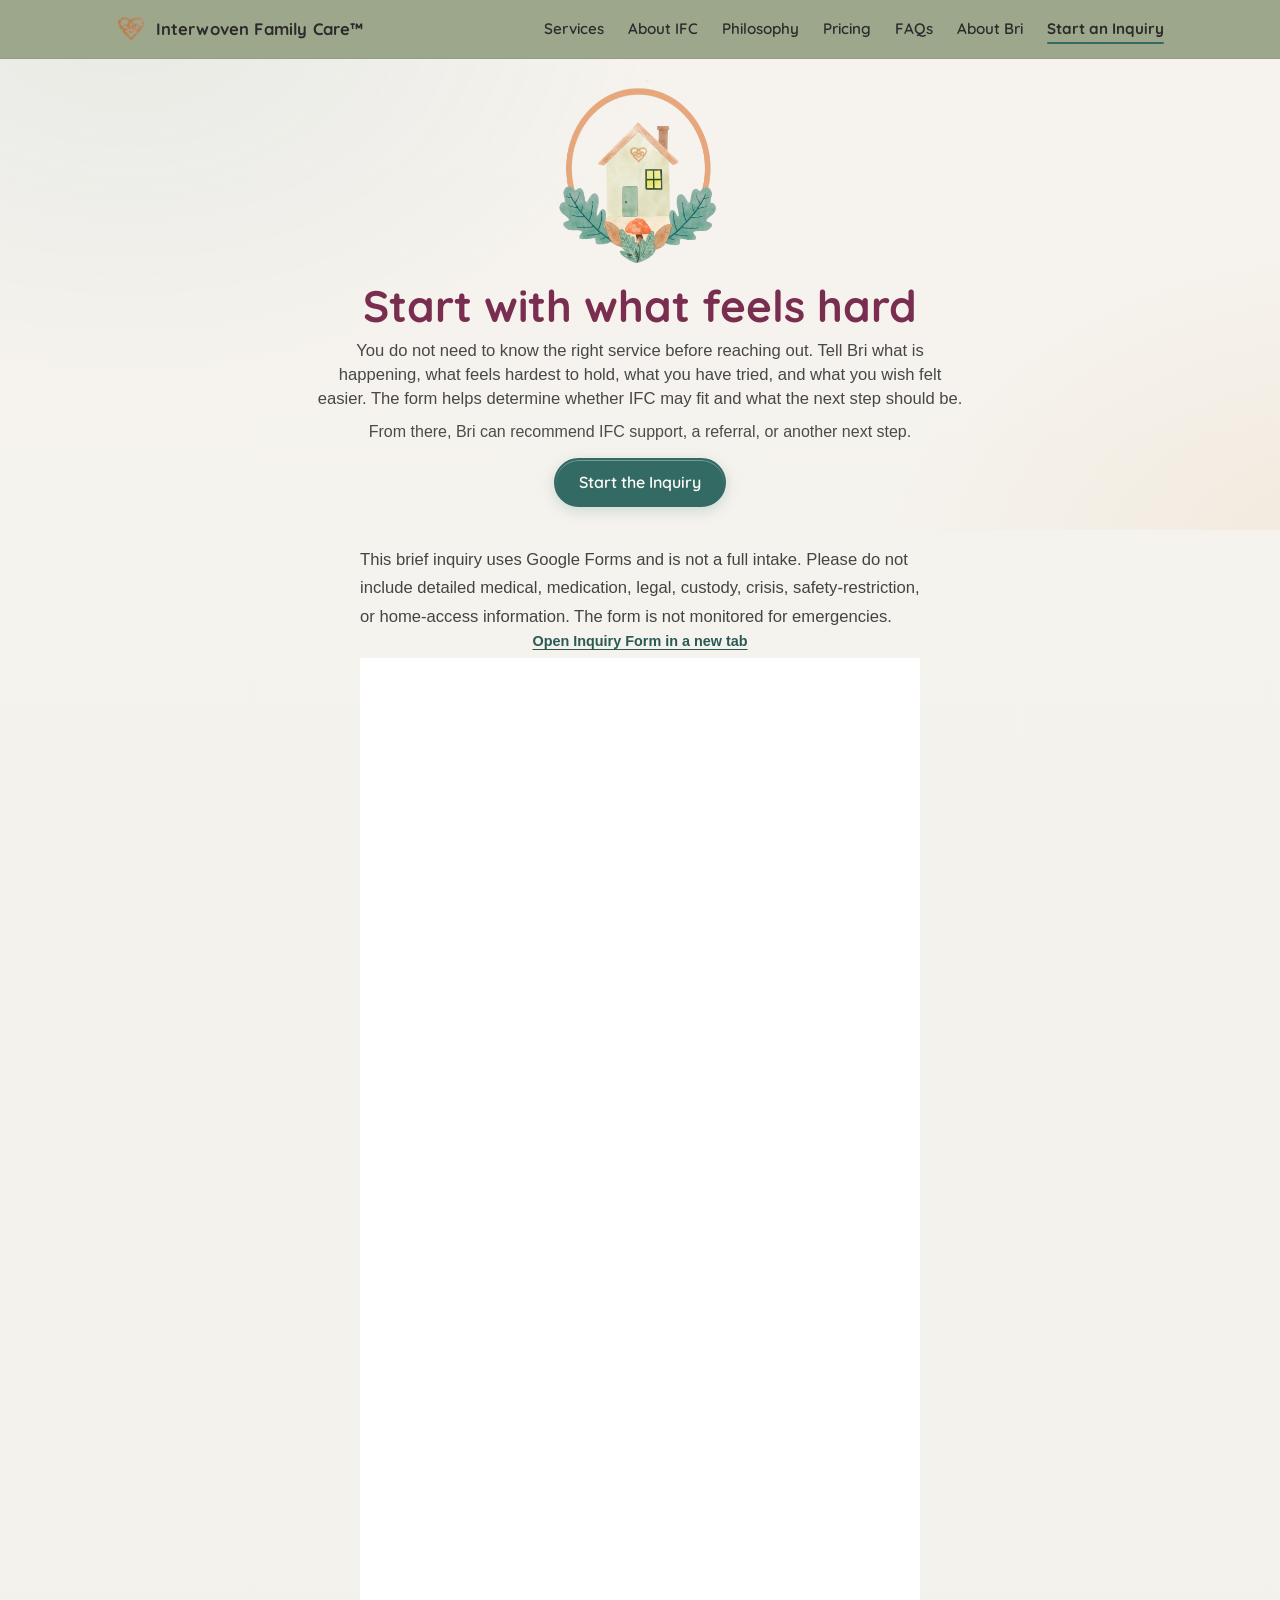
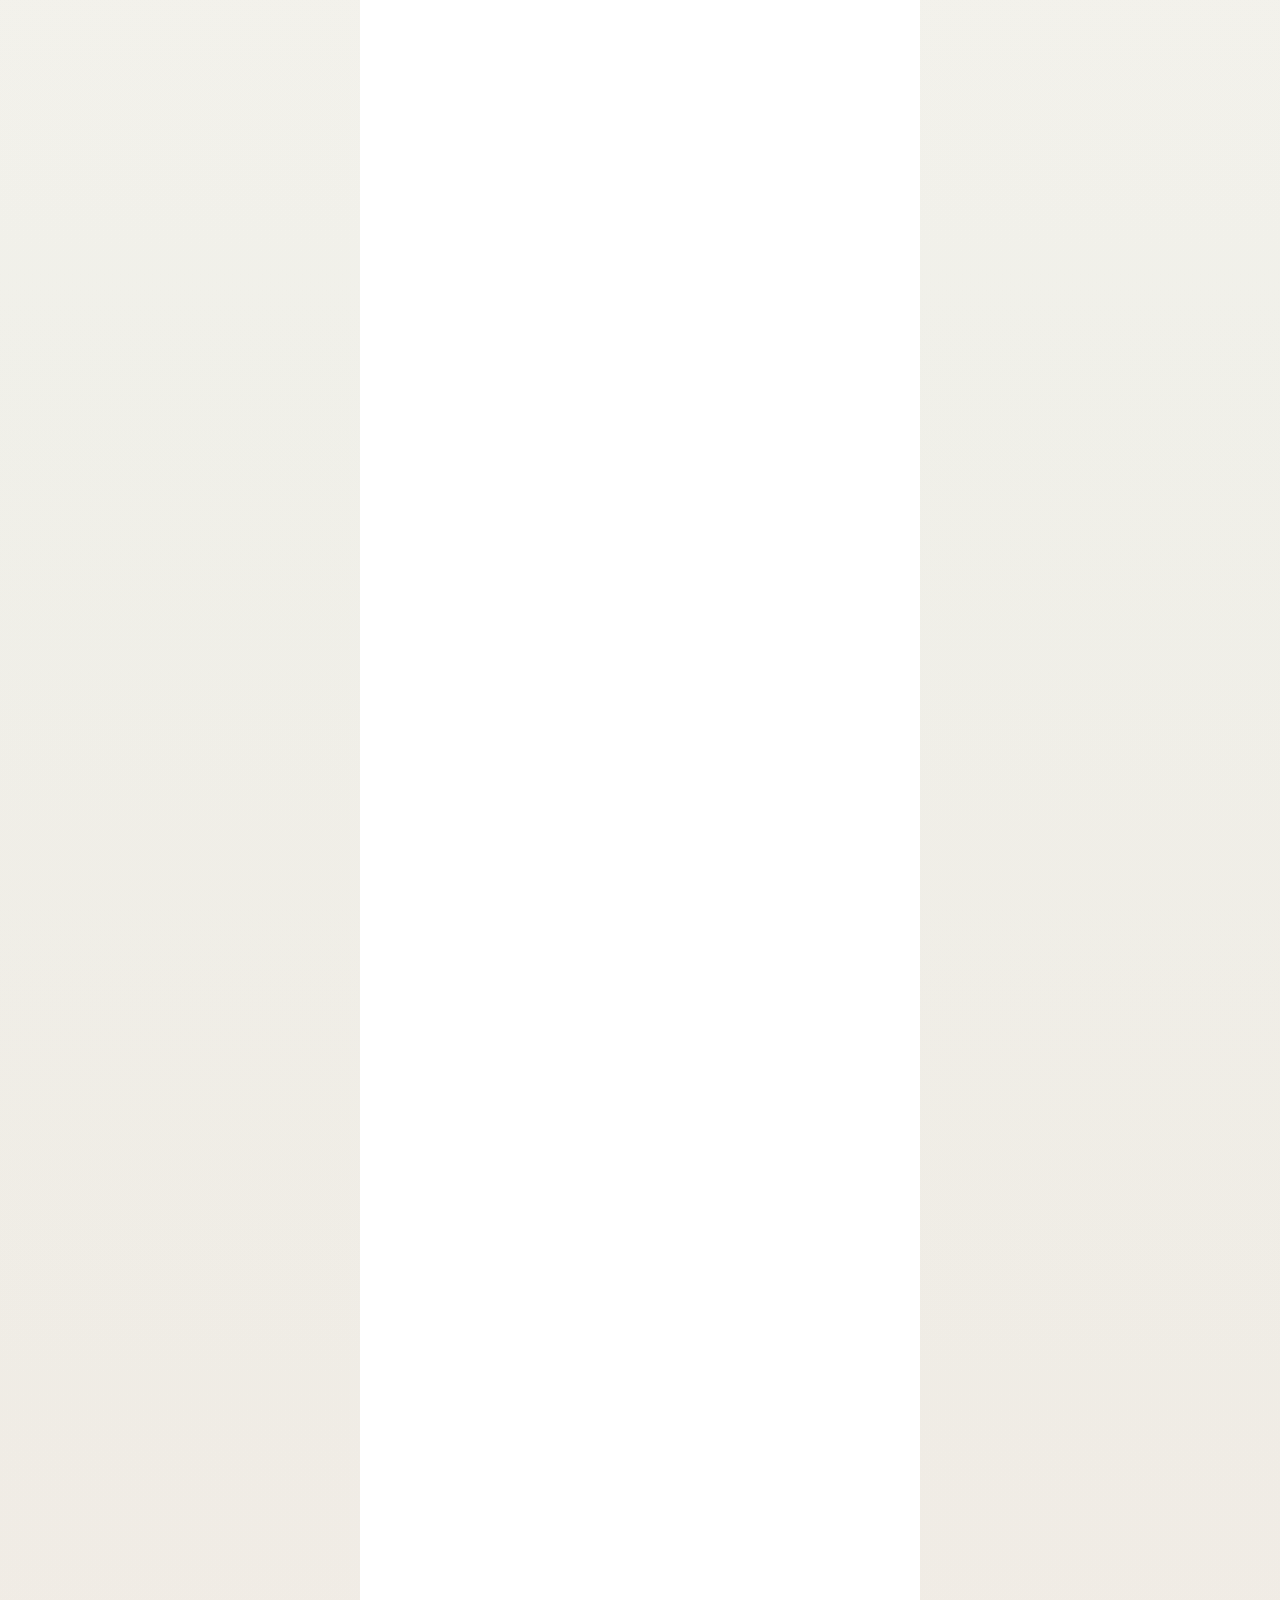
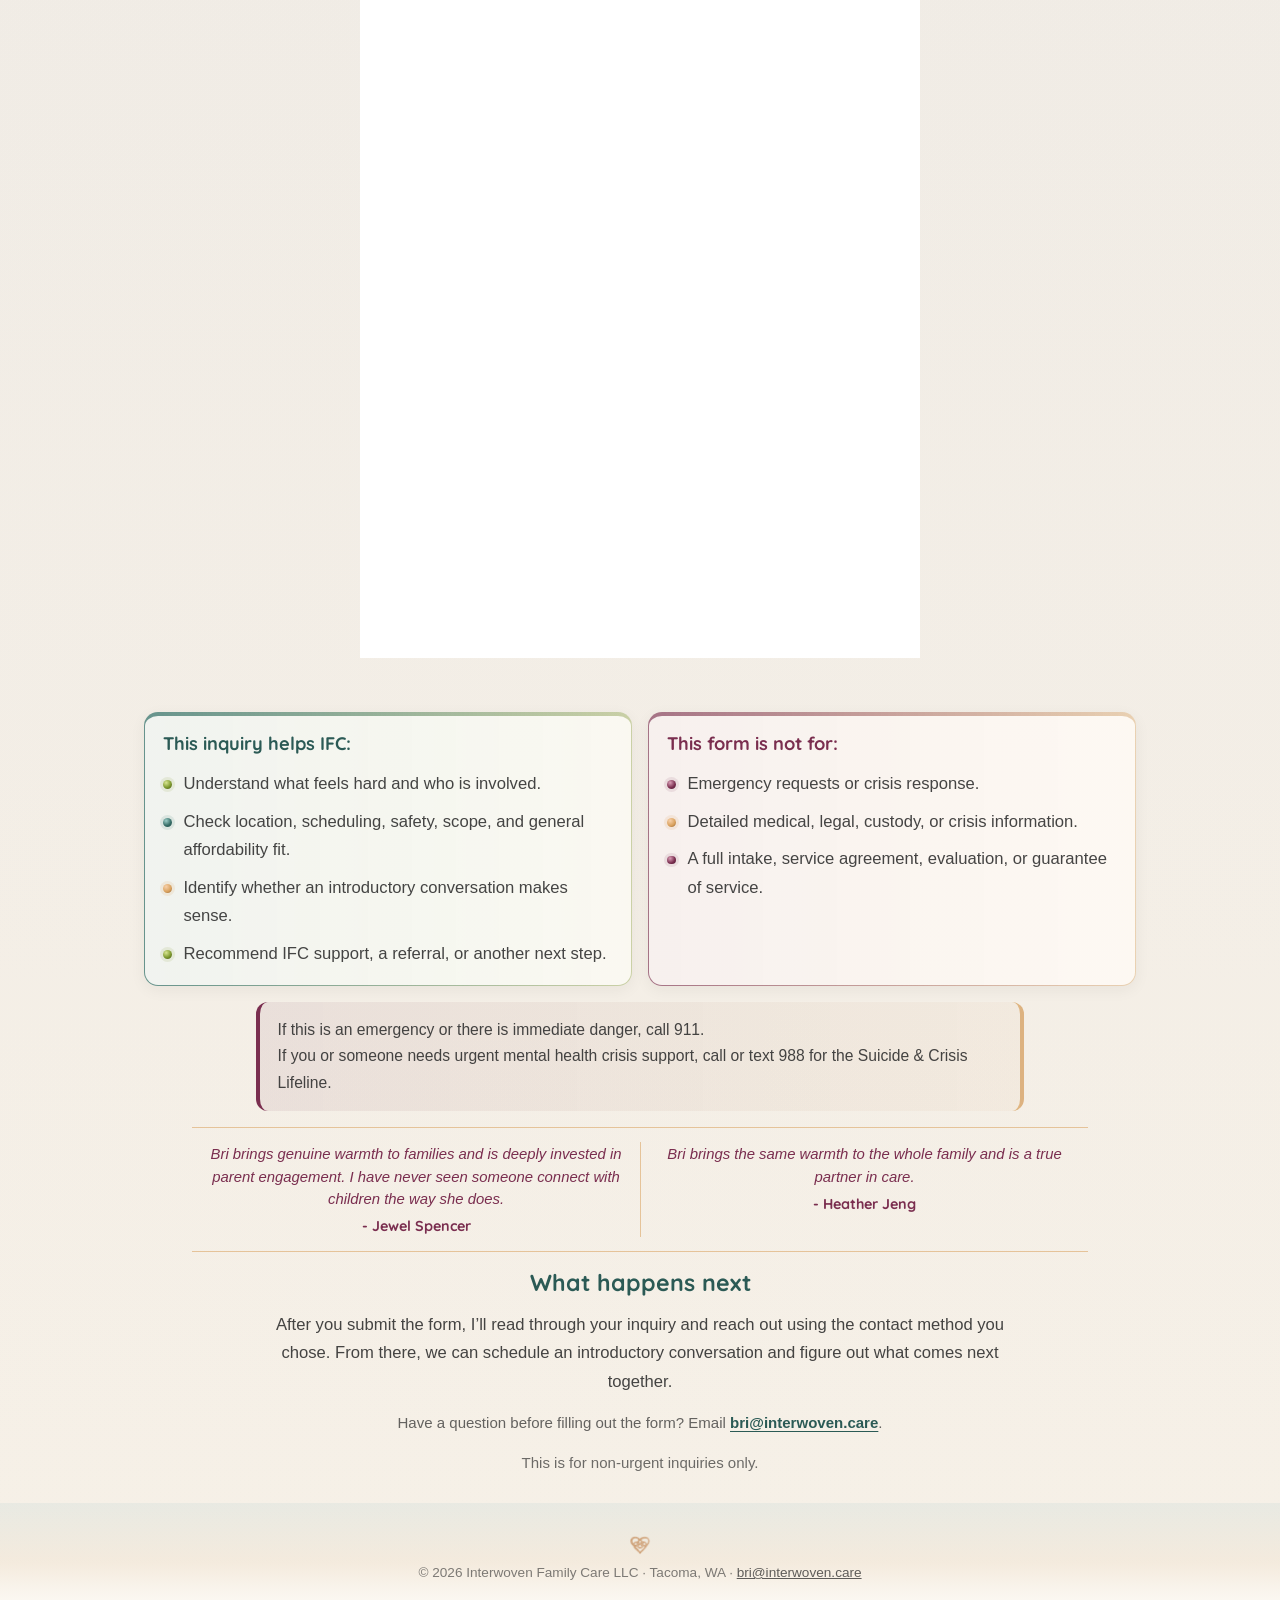
==== client-inquiry/index.html @ 86598cd4 "Publish Fall site refinements" ====
<!doctype html>
<html lang="en">
<head>
  <meta charset="utf-8">
  <meta name="viewport" content="width=device-width, initial-scale=1">
  <title>Client Inquiry | Interwoven Family Care™</title>
  <meta name="description" content="Start a conversation with Interwoven Family Care™ about virtual family coaching or adaptive in-home support in Tacoma and nearby Pierce County.">
  <link rel="canonical" href="https://interwoven.care/client-inquiry/">
  <link rel="icon" type="image/png" href="../assets/heart.png">
  <link rel="apple-touch-icon" href="../assets/apple-touch-icon.png">
  <meta name="theme-color" content="#F6F3EE">

  <meta property="og:type" content="website">
  <meta property="og:url" content="https://interwoven.care/client-inquiry/">
  <meta property="og:title" content="Client Inquiry | Interwoven Family Care™">
  <meta property="og:description" content="A first step for families considering virtual family coaching or adaptive in-home support.">
  <meta property="og:image" content="https://interwoven.care/assets/og.png">
  <meta name="twitter:card" content="summary_large_image">

  <link rel="preconnect" href="https://fonts.googleapis.com">
  <link rel="preconnect" href="https://fonts.gstatic.com" crossorigin>
  <link href="https://fonts.googleapis.com/css2?family=Quicksand:wght@500;600;700&amp;display=swap" rel="stylesheet">

  <style>
    :root {
      --teal: #336A64;
      --deep-teal: #2B5A55;
      --moss: #7A962B;
      --copper: #D9A15D;
      --plum: #7A2E4F;
      --ivory: #F6F3EE;
      --ink: #2B2B2B;
      --sunlit-moss: #9CA78C;
      --nav-h: 3.6rem;
      --space-section: clamp(3rem, 7vh, 5rem);
      --space-section-compact: clamp(2.2rem, 5vh, 3.4rem);
      --space-divider: clamp(0.55rem, 1.5vh, 0.9rem);
      --space-heading-intro: 0.9rem;
      --space-intro-content: clamp(1.45rem, 3vh, 2.15rem);
      --space-section-tail: clamp(1.4rem, 3vh, 2.25rem);
      --font-brand: "Quicksand", "Trebuchet MS", sans-serif;
      --font-body: "Trebuchet MS", "Segoe UI", Verdana, sans-serif;
      --action-primary: var(--teal);
      --action-primary-hover: var(--deep-teal);
      --action-schedule: var(--plum);
      --action-schedule-hover: #642640;
      --action-secondary-bg: rgba(255, 253, 249, 0.8);
      --action-secondary-border: rgba(122, 46, 79, 0.42);
      --action-text-on-dark: #FFFDF9;
    }

    * { box-sizing: border-box; }

    html { scroll-behavior: smooth; }

    body {
      margin: 0;
      color: var(--ink);
      background:
        linear-gradient(
          180deg,
          var(--ivory) 0%,
          #F8F5EF 32%,
          #F4F2EA 62%,
          #F7F3EC 100%
        );
      font-family: var(--font-body);
      -webkit-font-smoothing: antialiased;
      text-rendering: optimizeLegibility;
    }

    h1, h2, h3,
    .brand,
    .nav-links a:not(.nav-cta),
    .nav-cta,
    .btn,
    .hero-subhead,
    .quote-snippet figcaption {
      font-family: var(--font-brand);
    }

    ::selection { background: rgba(63, 122, 115, 0.28); }
    img { display: block; height: auto; }

    main {
      background:
        linear-gradient(
          180deg,
          rgba(246, 243, 238, 0) 0%,
          rgba(63, 122, 115, 0.035) 42%,
          rgba(122, 46, 79, 0.03) 68%,
          rgba(217, 161, 93, 0.035) 100%
        );
    }

    .skip-link {
      position: absolute;
      left: -999px;
      top: 0.5rem;
      z-index: 100;
      padding: 0.6em 1em;
      background: var(--plum);
      color: var(--ivory);
      border-radius: 999px;
      font-family: "Quicksand", sans-serif;
      text-decoration: none;
    }

    .skip-link:focus-visible { left: 0.5rem; }

    .nav {
      position: sticky;
      top: 0;
      z-index: 50;
      background: var(--sunlit-moss);
      -webkit-backdrop-filter: blur(10px);
      backdrop-filter: blur(10px);
      border-bottom: 1px solid rgba(43, 43, 43, 0.08);
    }

    .nav-inner {
      max-width: 68rem;
      margin: 0 auto;
      min-height: var(--nav-h);
      padding: 0.4rem 1.25rem;
      display: flex;
      align-items: center;
      gap: 1rem;
    }

    .brand {
      display: flex;
      align-items: center;
      gap: 0.6rem;
      text-decoration: none;
      color: var(--ink);
      font-family: "Quicksand", "Trebuchet MS", sans-serif;
      font-weight: 700;
      font-size: 1.04rem;
      letter-spacing: 0.01em;
    }

    .brand img {
      width: 30px;
      filter: brightness(0.86) saturate(1.12);
    }

    .nav-links {
      margin-left: auto;
      display: flex;
      align-items: center;
      gap: 1.5rem;
    }

    .nav-links a:not(.nav-cta) {
      position: relative;
      padding: 0.35rem 0;
      text-decoration: none;
      color: var(--ink);
      font-family: "Quicksand", "Trebuchet MS", sans-serif;
      font-weight: 600;
      font-size: 0.95rem;
      white-space: nowrap;
    }

    .nav-links a:not(.nav-cta)::after {
      content: "";
      position: absolute;
      left: 0;
      right: 0;
      bottom: 0;
      height: 2px;
      border-radius: 2px;
      background: var(--copper);
      transform: scaleX(0);
      transform-origin: center;
      transition: transform 180ms ease;
    }

    .nav-links a:not(.nav-cta):hover::after { transform: scaleX(1); }

    .nav-links a.nav-inquiry {
      font-weight: 700;
    }

    .nav-links a.nav-inquiry::after {
      background: var(--teal);
      transform: scaleX(0.36);
    }

    .nav-links a.nav-inquiry:hover::after,
    .nav-links a.nav-inquiry[aria-current]::after {
      transform: scaleX(1);
    }

    .nav-cta {
      padding: 0.72em 1.2em;
      border-radius: 999px;
      background: var(--action-primary);
      color: var(--action-text-on-dark);
      font-family: "Quicksand", "Trebuchet MS", sans-serif;
      font-weight: 600;
      font-size: 0.95rem;
      text-decoration: none;
      white-space: nowrap;
      box-shadow: inset 0 1px 0 rgba(255, 253, 249, 0.34), 0 3px 12px rgba(63, 122, 115, 0.18);
      transition: background-color 160ms ease, transform 160ms ease, box-shadow 160ms ease;
    }

    .nav-cta:hover {
      background: var(--action-primary-hover);
      color: var(--action-text-on-dark);
      transform: translateY(-1px);
      box-shadow: inset 0 1px 0 rgba(255, 253, 249, 0.28), 0 5px 15px rgba(63, 122, 115, 0.22);
    }

    a:focus-visible, button:focus-visible {
      outline: 3px solid var(--plum);
      outline-offset: 3px;
      border-radius: 4px;
    }

    .nav-toggle {
      display: none;
      margin-left: auto;
      width: 44px;
      height: 44px;
      padding: 10px;
      border: 0;
      background: none;
      cursor: pointer;
    }

    .nav-toggle span {
      display: block;
      height: 2px;
      margin: 5px 0;
      border-radius: 2px;
      background: var(--ink);
      transition: transform 200ms ease, opacity 200ms ease;
    }

    .nav.open .nav-toggle span:nth-child(1) { transform: translateY(7px) rotate(45deg); }
    .nav.open .nav-toggle span:nth-child(2) { opacity: 0; }
    .nav.open .nav-toggle span:nth-child(3) { transform: translateY(-7px) rotate(-45deg); }

    @media (max-width: 1020px) {
      .nav-toggle { display: block; }

      .nav-links {
        display: none;
        position: absolute;
        top: 100%;
        left: 0;
        right: 0;
        flex-direction: column;
        align-items: stretch;
        gap: 0;
        padding: 0.5rem 1.25rem 1.1rem;
        background: var(--sunlit-moss);
        border-bottom: 1px solid rgba(43, 43, 43, 0.1);
        box-shadow: 0 14px 28px rgba(43, 43, 43, 0.1);
      }

      .nav.open .nav-links { display: flex; }

      .nav-links a:not(.nav-cta) {
        padding: 0.7rem 0.2rem;
        font-size: 1.05rem;
      }

      .nav-links a:not(.nav-cta)::after { display: none; }

      .nav-links a.nav-inquiry {
        padding-left: 0.75rem;
        box-shadow: inset 3px 0 0 rgba(51, 106, 100, 0.62);
      }

      .nav-cta {
        margin-top: 0.7rem;
        text-align: center;
        padding: 0.7em 1.2em;
        font-size: 1.05rem;
      }
    }

    .hero {
      min-height: 0;
      display: flex;
      flex-direction: column;
      align-items: center;
      justify-content: flex-start;
      text-align: center;
      padding: clamp(1rem, 2.4vh, 1.5rem) 1.5rem clamp(1.1rem, 2.6vh, 1.6rem);
      background-image:
        radial-gradient(55rem 38rem at 10% -10%, rgba(63, 122, 115, 0.08), transparent 60%),
        radial-gradient(48rem 34rem at 105% 108%, rgba(217, 161, 93, 0.12), transparent 60%);
    }

    .crest { width: min(63vw, 19vh, 170px); }

    h1, h2, h3 {
      font-family: "Quicksand", "Trebuchet MS", sans-serif;
      font-weight: 700;
      line-height: 1.25;
      text-wrap: balance;
    }

    h1 {
      margin: clamp(0.35rem, 1vh, 0.65rem) 0 0;
      max-width: 42rem;
      font-size: clamp(1.9rem, 4.5vw, 2.75rem);
      color: var(--plum);
    }

    .hero-intro {
      margin: 0.4rem auto 0;
      max-width: 44rem;
      font-size: clamp(0.94rem, 1.8vw, 1.04rem);
      line-height: 1.45;
      color: rgba(43, 43, 43, 0.86);
      text-wrap: balance;
    }

    .intro-conversation {
      margin: 0.55rem auto 0;
      max-width: 44rem;
      color: rgba(43, 43, 43, 0.84);
      font-size: clamp(0.94rem, 1.7vw, 1rem);
      line-height: 1.45;
      text-wrap: balance;
    }

    .intro-conversation strong {
      color: var(--deep-teal);
      font-family: "Quicksand", "Trebuchet MS", sans-serif;
      font-weight: 700;
    }

    .hero-inquiry-action {
      margin-top: var(--space-heading-intro);
    }

    .hero-note {
      margin: var(--space-divider) auto 0;
      max-width: 44rem;
      font-size: 0.88rem;
      line-height: 1.4;
      color: rgba(43, 43, 43, 0.66);
      text-wrap: balance;
    }

    .section {
      padding: clamp(1.8rem, 4.5vh, 3rem) 1.5rem;
    }

    #client-inquiry-form {
      scroll-margin-top: calc(var(--nav-h) + 0.75rem);
    }

    .wrap { max-width: 44rem; margin: 0 auto; }
    .wrap-wide { max-width: 62rem; margin: 0 auto; }

    .section p,
    .section li {
      font-size: 1.04rem;
      line-height: 1.7;
      color: rgba(43, 43, 43, 0.88);
    }

    .cards {
      margin-top: 0.65rem;
      display: grid;
      grid-template-columns: repeat(2, minmax(0, 1fr));
      gap: 1rem;
    }

    .card {
      background:
        linear-gradient(rgba(255, 253, 249, 0.9), rgba(255, 253, 249, 0.9)) padding-box,
        linear-gradient(90deg, rgba(63, 122, 115, 0.78), rgba(122, 150, 43, 0.34)) border-box;
      border: 1px solid transparent;
      border-top-width: 4px;
      border-radius: 14px;
      padding: 1.1rem 1.15rem;
      box-shadow: 0 4px 16px rgba(43, 43, 43, 0.055);
    }

    .card:nth-child(2) {
      background:
        linear-gradient(rgba(255, 253, 249, 0.9), rgba(255, 253, 249, 0.9)) padding-box,
        linear-gradient(90deg, rgba(122, 46, 79, 0.64), rgba(217, 161, 93, 0.38)) border-box;
    }

    .card h2 {
      margin: 0 0 0.45rem;
      font-size: 1.14rem;
      text-align: left;
    }

    .card:nth-child(1) h2 { color: var(--deep-teal); }
    .card:nth-child(2) h2 { color: var(--plum); }

    .card p,
    .card ul {
      margin: 0;
    }

    .card ul {
      padding: 0;
      list-style: none;
      display: grid;
      gap: 0.58rem;
    }

    .card li {
      position: relative;
      padding-left: 1.25rem;
    }

    .card li::before {
      content: "";
      position: absolute;
      left: 0;
      top: 0.63rem;
      width: 0.56rem;
      height: 0.56rem;
      border-radius: 999px;
      background: radial-gradient(circle at 35% 30%, rgba(214, 229, 138, 0.95), var(--moss) 58%, #3F5013 100%);
      box-shadow: 0 0 0 3px rgba(122, 150, 43, 0.12);
    }

    .card li + li { margin-top: 0; }

    .card:nth-child(1) li:nth-child(2)::before { background: radial-gradient(circle at 35% 30%, rgba(151, 203, 197, 0.95), var(--teal) 58%, #254D49 100%); box-shadow: 0 0 0 3px rgba(63, 122, 115, 0.13); }
    .card:nth-child(1) li:nth-child(3)::before { background: radial-gradient(circle at 35% 30%, rgba(247, 206, 166, 0.95), var(--copper) 58%, #8D5A27 100%); box-shadow: 0 0 0 3px rgba(217, 161, 93, 0.15); }
    .card:nth-child(2) li::before { background: radial-gradient(circle at 35% 30%, rgba(216, 154, 179, 0.95), var(--plum) 58%, #4B1830 100%); box-shadow: 0 0 0 3px rgba(122, 46, 79, 0.1); }
    .card:nth-child(2) li:nth-child(2)::before { background: radial-gradient(circle at 35% 30%, rgba(247, 206, 166, 0.95), var(--copper) 58%, #8D5A27 100%); box-shadow: 0 0 0 3px rgba(217, 161, 93, 0.15); }

    .crisis-note {
      margin: 1rem auto 0;
      max-width: 48rem;
      padding: 0.9rem 1.1rem;
      border-left: 4px solid var(--plum);
      border-right: 4px solid rgba(217, 161, 93, 0.72);
      border-radius: 12px;
      background: linear-gradient(90deg, rgba(122, 46, 79, 0.08), rgba(217, 161, 93, 0.055));
    }

    .crisis-note p {
      margin: 0;
      font-size: 0.98rem;
    }

    .quote-snippets {
      margin: 1rem auto 0;
      max-width: 56rem;
      display: grid;
      grid-template-columns: repeat(2, minmax(0, 1fr));
      gap: 0;
      padding: 0.85rem 0;
      border-top: 1px solid rgba(217, 161, 93, 0.56);
      border-bottom: 1px solid rgba(217, 161, 93, 0.56);
    }

    .quote-snippet {
      margin: 0;
      padding: 0.1rem 1rem;
      border-left: 0;
      background: transparent;
      text-align: center;
    }

    .quote-snippet + .quote-snippet { border-left: 1px solid rgba(217, 161, 93, 0.56); }

    .quote-snippet blockquote {
      margin: 0;
      font-style: italic;
    }

    .quote-snippet p {
      margin: 0;
      font-size: 0.93rem;
      line-height: 1.5;
      color: var(--plum);
    }

    .quote-snippet p + p { margin-top: 0.35rem; }

    .quote-snippet figcaption {
      margin-top: 0.45rem;
      font-family: "Quicksand", "Trebuchet MS", sans-serif;
      font-weight: 700;
      font-size: 0.9rem;
      color: var(--plum);
    }

    .start-panel {
      margin-top: 1rem;
      text-align: center;
    }

    .start-panel h2 {
      margin: 0;
      color: var(--deep-teal);
      font-size: clamp(1.2rem, 2.2vw, 1.45rem);
    }

    .start-panel > p {
      max-width: 46rem;
      margin: var(--space-heading-intro) auto 0;
    }

    .start-panel .secondary-email {
      margin-top: var(--space-heading-intro);
      font-size: 0.94rem;
      color: rgba(43, 43, 43, 0.72);
    }

    .secondary-email a {
      color: var(--deep-teal);
      font-weight: 700;
      text-underline-offset: 0.18em;
    }

    .form-responder-link {
      margin: 0 auto 0.45rem;
      font-size: 0.9rem !important;
      line-height: 1.4 !important;
      text-align: center;
    }

    .form-responder-link a {
      color: var(--deep-teal);
      font-weight: 700;
      text-underline-offset: 0.18em;
    }

    .inquiry-form-wrap {
      width: min(100%, 560px);
      margin-inline: auto;
    }

    .form-embed {
      width: 100%;
      margin: 0;
      min-height: 18rem;
      background: #F6F3EE;
    }

    .form-embed iframe {
      display: block;
      width: 100%;
      height: 3200px;
      border: 0;
      background: #fff;
    }

    .btn {
      display: inline-block;
      min-height: 3.05rem;
      padding: 0.78em 1.45em;
      border-radius: 999px;
      border: 2px solid transparent;
      font-family: "Quicksand", "Trebuchet MS", sans-serif;
      font-weight: 600;
      font-size: 1rem;
      line-height: 1.25;
      text-decoration: none;
      text-align: center;
      transition: background-color 160ms ease, color 160ms ease, transform 160ms ease, box-shadow 160ms ease, border-color 160ms ease;
    }

    .btn-primary {
      background: var(--action-primary);
      color: var(--action-text-on-dark);
      border-color: var(--action-primary);
      box-shadow: inset 0 1px 0 rgba(255, 253, 249, 0.34), 0 4px 14px rgba(63, 122, 115, 0.22);
    }

    .btn-primary:hover {
      background: var(--action-primary-hover);
      color: var(--action-text-on-dark);
      transform: translateY(-1.5px);
      box-shadow: inset 0 1px 0 rgba(255, 253, 249, 0.28), 0 7px 18px rgba(63, 122, 115, 0.26);
    }

    .btn-secondary {
      border-color: var(--action-secondary-border);
      background: var(--action-secondary-bg);
      color: var(--ink);
      box-shadow: inset 0 1px 0 rgba(255, 253, 249, 0.72), 0 3px 10px rgba(43, 43, 43, 0.045);
    }

    .btn-secondary:hover {
      border-color: var(--plum);
      background: rgba(122, 46, 79, 0.08);
      transform: translateY(-1.5px);
    }

    .btn-schedule {
      border-color: var(--action-schedule);
      background: var(--action-schedule);
      color: var(--action-text-on-dark);
      box-shadow: inset 0 1px 0 rgba(255, 253, 249, 0.3), 0 4px 14px rgba(122, 46, 79, 0.18);
    }

    .btn-schedule:hover {
      background: var(--action-schedule-hover);
      border-color: var(--action-schedule-hover);
      color: var(--action-text-on-dark);
      transform: translateY(-1.5px);
      box-shadow: inset 0 1px 0 rgba(255, 253, 249, 0.26), 0 7px 18px rgba(122, 46, 79, 0.24);
    }

    .note {
      margin-top: 1rem;
      font-size: 0.94rem;
      color: rgba(43, 43, 43, 0.68);
    }

    .section p.note {
      font-size: 0.94rem;
      color: rgba(43, 43, 43, 0.68);
    }

    footer {
      padding: 2rem 1rem 1.6rem;
      border-top: 0;
      background:
        linear-gradient(180deg, rgba(63, 122, 115, 0.08), rgba(217, 161, 93, 0.1) 58%, rgba(255, 253, 249, 0.68));
      display: flex;
      flex-direction: column;
      align-items: center;
      gap: 0.65rem;
      font-size: 0.85rem;
      color: rgba(43, 43, 43, 0.6);
      text-align: center;
    }

    footer img { width: 22px; opacity: 0.85; }
    footer a { color: rgba(43, 43, 43, 0.75); }

    @media (max-width: 719px) {
      .cards,
      .quote-snippets { grid-template-columns: 1fr; }
      .hero { min-height: auto; }

      .quote-snippet + .quote-snippet {
        margin-top: 0.85rem;
        padding-top: 0.85rem;
        border-left: 0;
        border-top: 1px solid rgba(217, 161, 93, 0.56);
      }

    }

    @media (max-width: 600px) {
      .form-embed iframe { height: 3400px; }
    }

    @media (max-width: 520px) {
      .form-embed iframe { height: 3500px; }
    }

    @media (max-width: 460px) {
      .form-embed iframe { height: 3550px; }
    }

    @media (max-width: 420px) {
      .form-embed iframe { height: 3600px; }
    }

    @media (prefers-reduced-motion: reduce) {
      html { scroll-behavior: auto; }
      .btn, .btn:hover, .nav-cta { transition: none; transform: none; }
    }
    /* Shared public-page spacing rhythm */
    .section {
      padding-block: var(--space-section);
    }

    .section h2 {
      margin-bottom: var(--space-heading-intro);
    }

    .section.inquiry-details {
      padding-top: clamp(1.4rem, 3vh, 2rem);
      padding-bottom: clamp(1.4rem, 3vh, 2rem);
    }

    .section.inquiry-form {
      padding-top: 1rem;
      padding-bottom: 1rem;
    }

    .inquiry-form .hero-note { margin-top: 0; }

    @media (max-width: 720px) {
      :root {
        --space-section: clamp(2.5rem, 10vw, 3.25rem);
        --space-section-compact: clamp(1.9rem, 7.5vw, 2.5rem);
        --space-divider: 0.55rem;
        --space-heading-intro: 0.75rem;
        --space-intro-content: clamp(1.2rem, 5vw, 1.55rem);
        --space-section-tail: clamp(1.25rem, 5vw, 1.65rem);
      }

    }
  </style>
</head>
<body>
  <a class="skip-link" href="#main">Skip to content</a>

  <nav class="nav" id="nav" aria-label="Main">
    <div class="nav-inner">
      <a class="brand" href="/">
        <img src="../assets/heart.png" alt="" width="192" height="173">
        Interwoven Family Care™
      </a>
      <button class="nav-toggle" aria-expanded="false" aria-controls="nav-links" aria-label="Menu">
        <span></span><span></span><span></span>
      </button>
      <div class="nav-links" id="nav-links">
        <a href="/#offerings">Services</a>
        <a href="/#about">About IFC</a>
        <a href="/#philosophy">Philosophy</a>
        <a href="/pricing-examples/">Pricing</a>
        <a href="/#faqs">FAQs</a>
        <a href="/#about-bri">About Bri</a>
        <a class="nav-inquiry" href="/client-inquiry/" aria-current="page">Start an Inquiry</a>
      </div>
    </div>
  </nav>

  <main id="main">
    <section class="hero">
      <img class="crest" src="../assets/house.png" alt="" width="640" height="709">
      <h1>Start with what feels hard</h1>
      <p class="hero-intro">You do not need to know the right service before reaching out. Tell Bri what is happening, what feels hardest to hold, what you have tried, and what you wish felt easier. The form helps determine whether IFC may fit and what the next step should be.</p>
      <p class="intro-conversation">From there, Bri can recommend IFC support, a referral, or another next step.</p>
      <div class="hero-inquiry-action">
        <a class="btn btn-primary" href="#client-inquiry-form">Start the Inquiry</a>
      </div>
    </section>

    <section class="section inquiry-form" id="client-inquiry-form" aria-label="Client Inquiry Form">
      <div class="wrap inquiry-form-wrap">
        <p class="hero-note">This brief inquiry uses Google Forms and is not a full intake. Please do not include detailed medical, medication, legal, custody, crisis, safety-restriction, or home-access information. The form is not monitored for emergencies.</p>
        <p class="form-responder-link"><a href="https://forms.gle/kNV39pLtgySJDZJ66" target="_blank" rel="noopener">Open Inquiry Form in a new tab</a></p>
        <div class="form-embed" aria-label="Client Inquiry and Family Fit Google Form">
          <iframe title="Interwoven Family Care inquiry form" src="https://docs.google.com/forms/d/e/1FAIpQLSfcU3zcw3dUBsKj7rrah9bmvRd1ndJIje8t0K_OyOboTHsFJA/viewform?embedded=true" width="560" height="4700" frameborder="0" marginheight="0" marginwidth="0">Loading…</iframe>
        </div>
      </div>
    </section>

    <section class="section inquiry-details" aria-label="Inquiry details">
      <div class="wrap-wide">
        <div class="cards">
          <div class="card">
            <h2>This inquiry helps IFC:</h2>
            <ul>
              <li>Understand what feels hard and who is involved.</li>
              <li>Check location, scheduling, safety, scope, and general affordability fit.</li>
              <li>Identify whether an introductory conversation makes sense.</li>
              <li>Recommend IFC support, a referral, or another next step.</li>
            </ul>
          </div>
          <div class="card">
            <h2>This form is not for:</h2>
            <ul>
              <li>Emergency requests or crisis response.</li>
              <li>Detailed medical, legal, custody, or crisis information.</li>
              <li>A full intake, service agreement, evaluation, or guarantee of service.</li>
            </ul>
          </div>
        </div>

        <div class="crisis-note" role="note" aria-label="Emergency and crisis note">
          <p>If this is an emergency or there is immediate danger, call 911.<br>If you or someone needs urgent mental health crisis support, call or text 988 for the Suicide &amp; Crisis Lifeline.</p>
        </div>

        <div class="quote-snippets" aria-label="Kind words from families">
          <figure class="quote-snippet">
            <blockquote>
              <p>Bri brings genuine warmth to families and is deeply invested in parent engagement. I have never seen someone connect with children the way she does.</p>
            </blockquote>
            <figcaption>- Jewel Spencer</figcaption>
          </figure>
          <figure class="quote-snippet">
            <blockquote>
              <p>Bri brings the same warmth to the whole family and is a true partner in care.</p>
            </blockquote>
            <figcaption>- Heather Jeng</figcaption>
          </figure>
        </div>

        <div class="start-panel">
          <h2>What happens next</h2>
          <p>After you submit the form, I&rsquo;ll read through your inquiry and reach out using the contact method you chose. From there, we can schedule an introductory conversation and figure out what comes next together.</p>
          <p class="secondary-email">Have a question before filling out the form? Email <a href="mailto:bri@interwoven.care?subject=Client%20Inquiry%20question">bri@interwoven.care</a>.</p>
          <p class="note">This is for non-urgent inquiries only.</p>
        </div>
      </div>
    </section>
  </main>

  <footer>
    <img src="../assets/heart.png" alt="">
    <div>&copy; 2026 Interwoven Family Care LLC &middot; Tacoma, WA &middot; <a href="mailto:bri@interwoven.care">bri@interwoven.care</a></div>
  </footer>

  <script>
    const nav = document.getElementById('nav');
    const toggle = nav.querySelector('.nav-toggle');
    const links = nav.querySelectorAll('.nav-links a');

    const closeNavigation = (returnFocus = false) => {
      nav.classList.remove('open');
      toggle.setAttribute('aria-expanded', 'false');
      if (returnFocus) toggle.focus();
    };

    toggle.addEventListener('click', () => {
      const open = nav.classList.toggle('open');
      toggle.setAttribute('aria-expanded', open ? 'true' : 'false');
    });

    links.forEach((link) => {
      link.addEventListener('click', () => closeNavigation());
    });

    document.addEventListener('keydown', event => {
      if (event.key === 'Escape' && nav.classList.contains('open')) {
        closeNavigation(true);
      }
    });
  </script>
</body>
</html>
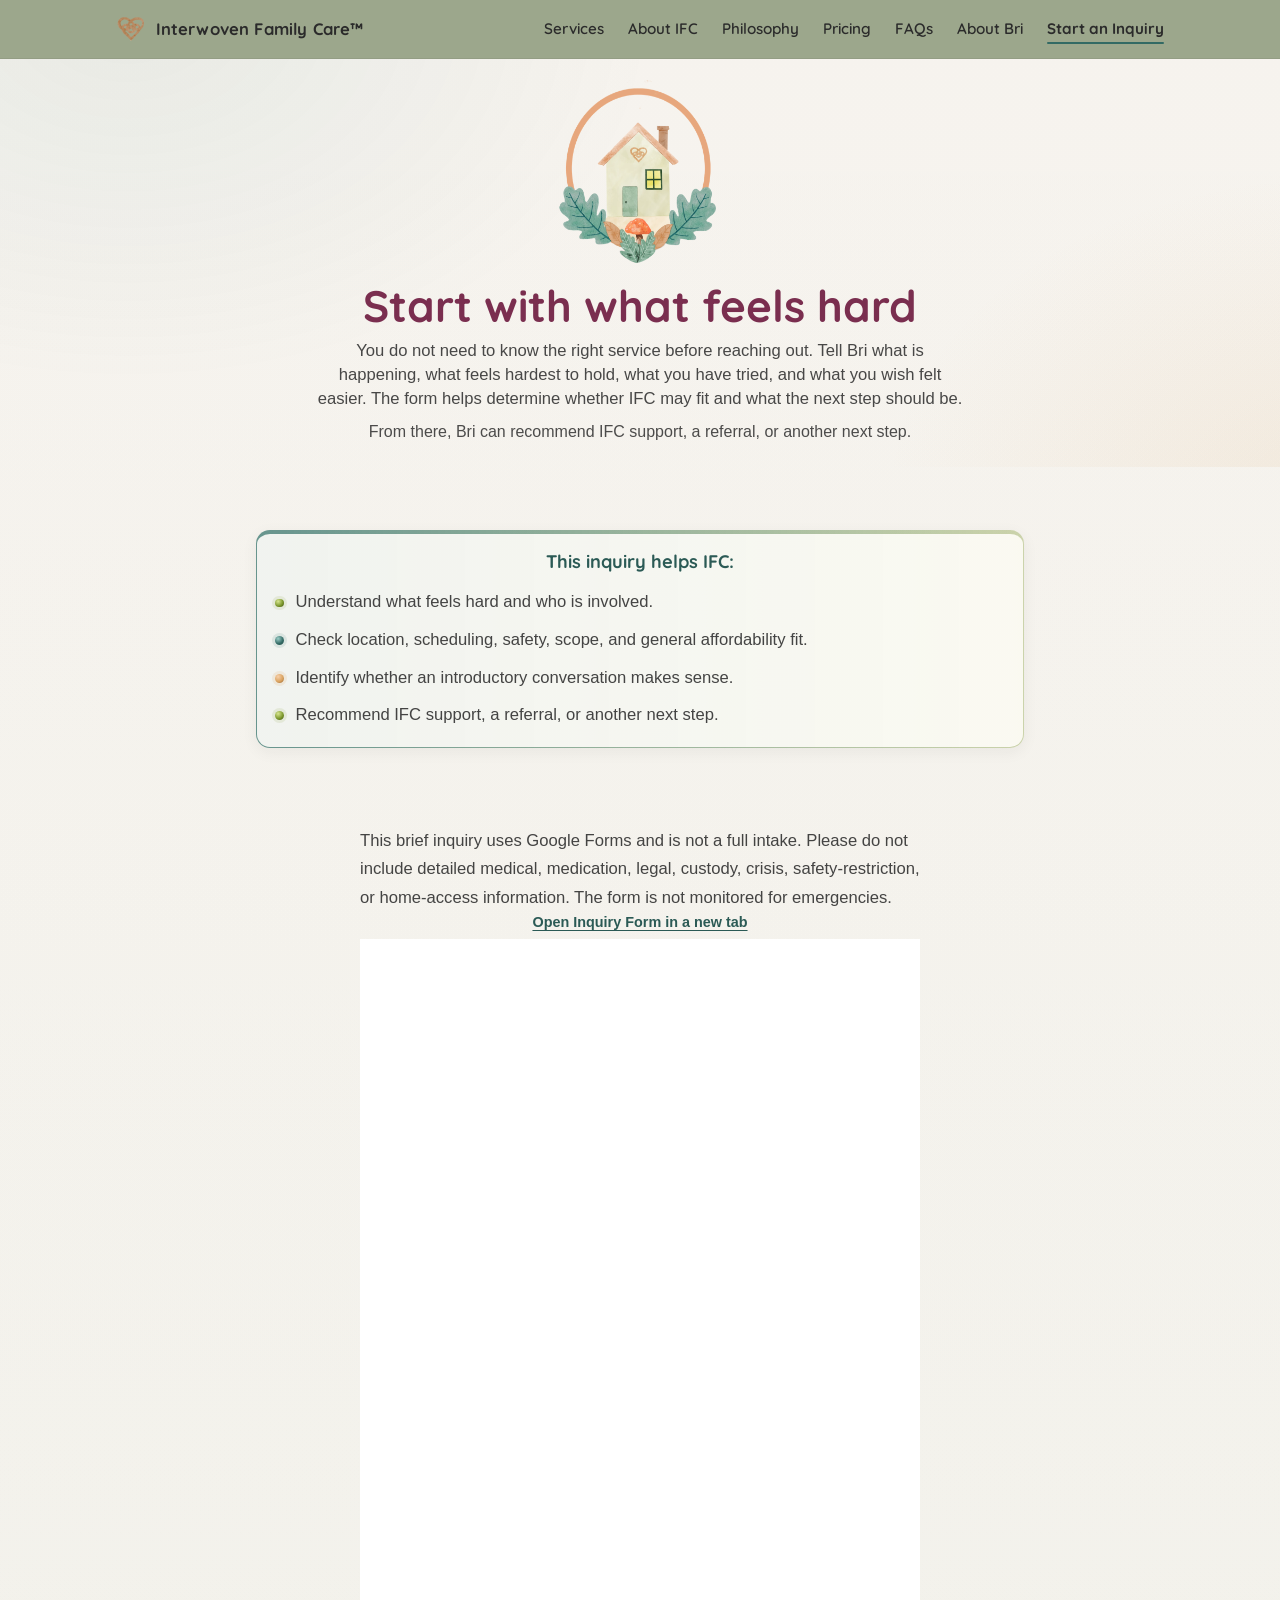
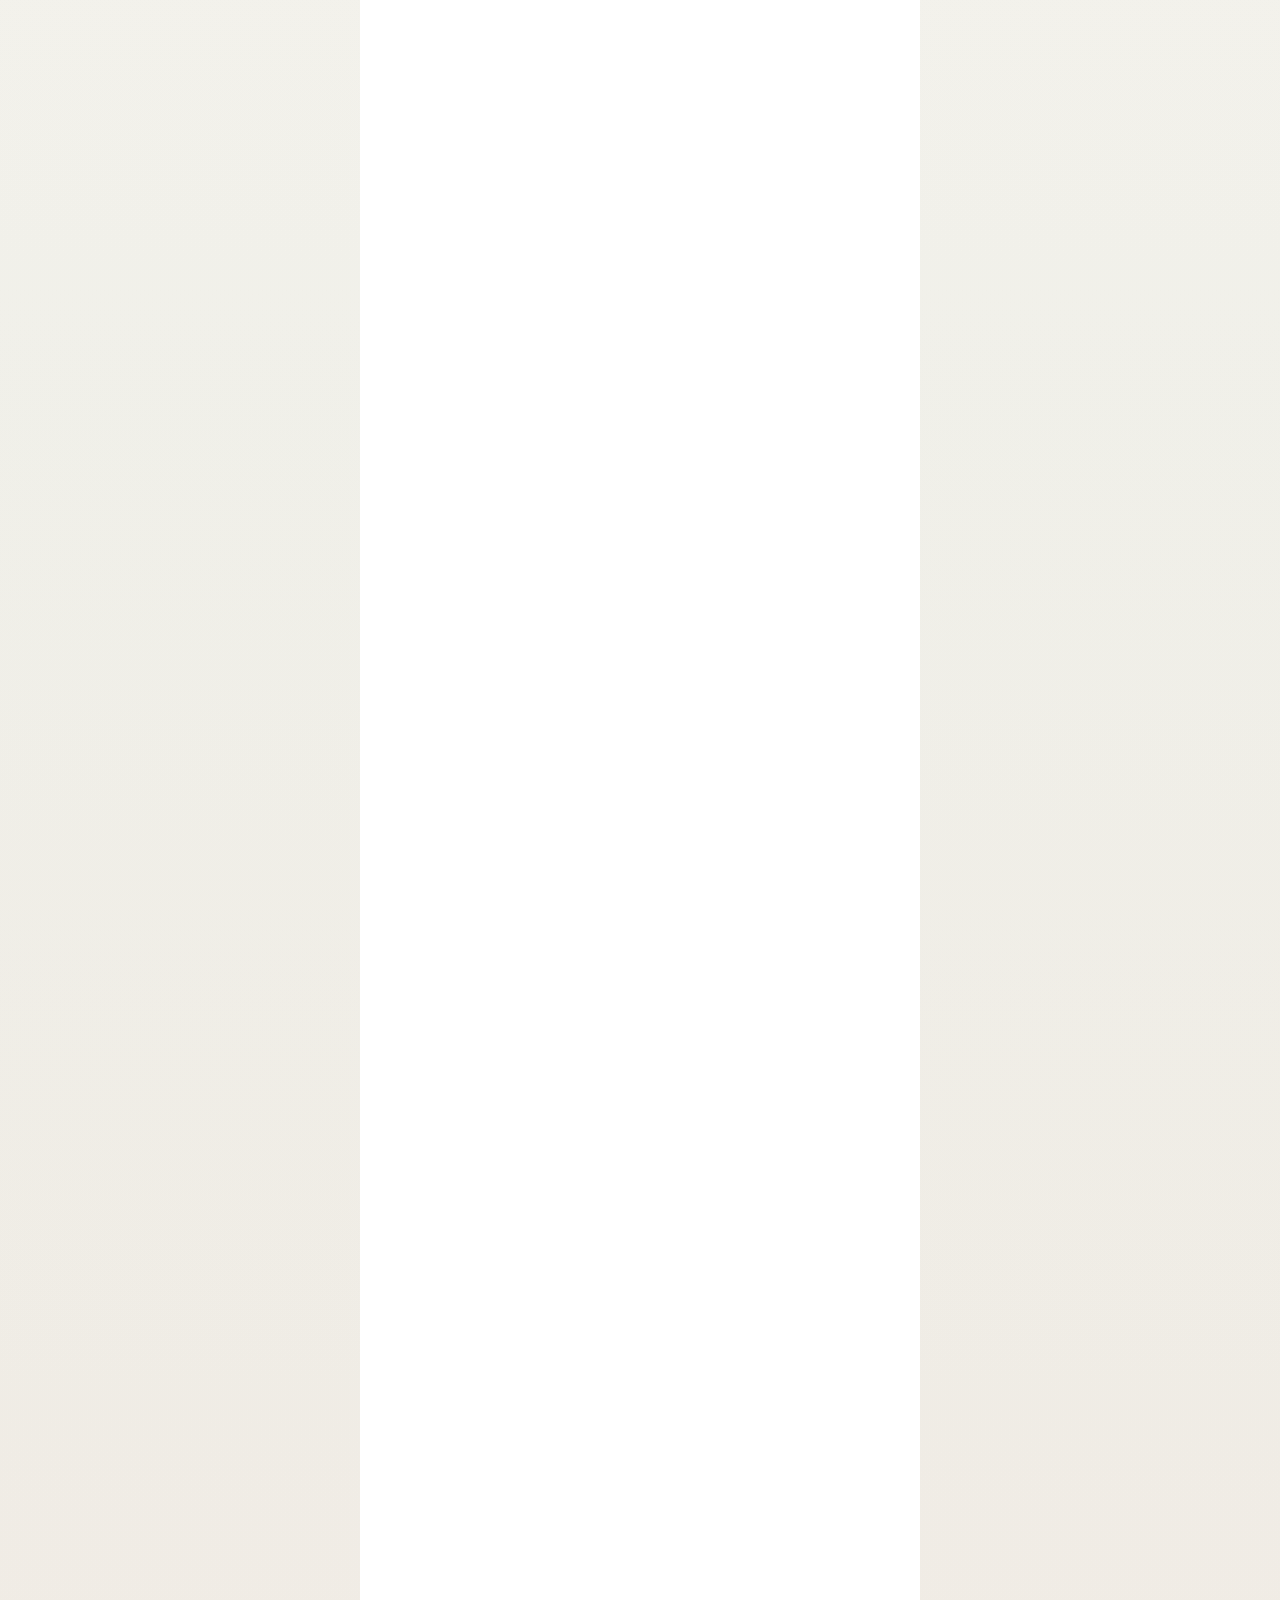
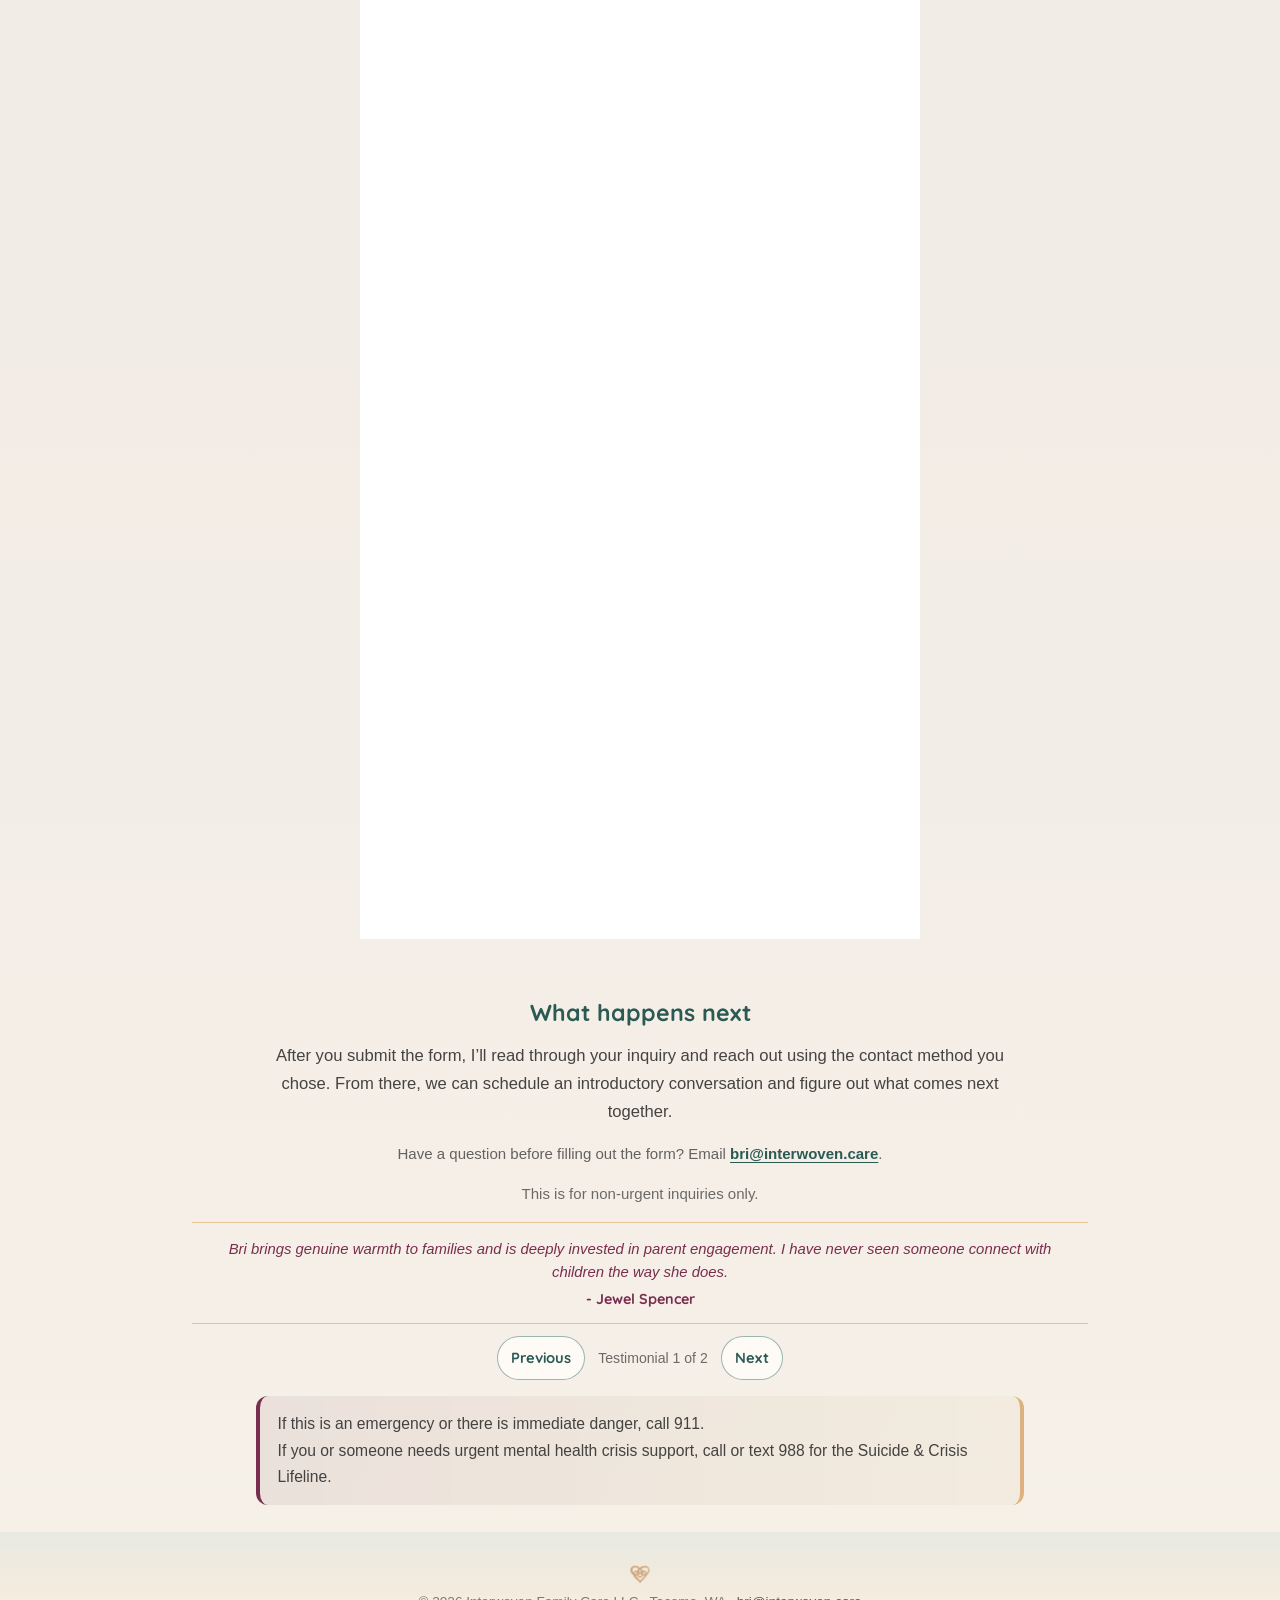
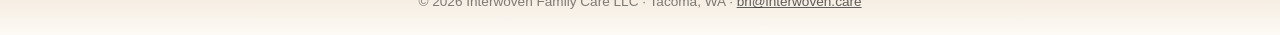
==== commit 00973f2c: "Refine inquiry and pricing navigation" ====
--- a/client-inquiry/index.html
+++ b/client-inquiry/index.html
@@ -337,10 +337,6 @@
       font-weight: 700;
     }
 
-    .hero-inquiry-action {
-      margin-top: var(--space-heading-intro);
-    }
-
     .hero-note {
       margin: var(--space-divider) auto 0;
       max-width: 44rem;
@@ -437,6 +433,18 @@
     .card:nth-child(2) li::before { background: radial-gradient(circle at 35% 30%, rgba(216, 154, 179, 0.95), var(--plum) 58%, #4B1830 100%); box-shadow: 0 0 0 3px rgba(122, 46, 79, 0.1); }
     .card:nth-child(2) li:nth-child(2)::before { background: radial-gradient(circle at 35% 30%, rgba(247, 206, 166, 0.95), var(--copper) 58%, #8D5A27 100%); box-shadow: 0 0 0 3px rgba(217, 161, 93, 0.15); }
 
+    .inquiry-help {
+      padding-top: clamp(1.4rem, 3vh, 2rem);
+      padding-bottom: clamp(1.4rem, 3vh, 2rem);
+    }
+
+    .inquiry-help .card {
+      max-width: 48rem;
+      margin: 0 auto;
+    }
+
+    .inquiry-help .card h2 { text-align: center; }
+
     .crisis-note {
       margin: 1rem auto 0;
       max-width: 48rem;
@@ -473,6 +481,8 @@
 
     .quote-snippet + .quote-snippet { border-left: 1px solid rgba(217, 161, 93, 0.56); }
 
+    .quote-snippet[hidden] { display: none; }
+
     .quote-snippet blockquote {
       margin: 0;
       font-style: italic;
@@ -493,6 +503,58 @@
       font-weight: 700;
       font-size: 0.9rem;
       color: var(--plum);
+    }
+
+    .testimonial-rotator {
+      margin: 1rem auto 0;
+      max-width: 56rem;
+    }
+
+    .testimonial-rotator .quote-snippets {
+      display: block;
+      margin-top: 0;
+    }
+
+    .testimonial-rotator .quote-snippet + .quote-snippet {
+      margin-top: 0;
+      padding-top: 0.1rem;
+      border-top: 0;
+      border-left: 0;
+    }
+
+    .testimonial-controls {
+      display: flex;
+      align-items: center;
+      justify-content: center;
+      gap: 0.75rem;
+      margin-top: 0.75rem;
+    }
+
+    .testimonial-control {
+      min-width: 2.75rem;
+      min-height: 2.75rem;
+      padding: 0.45rem 0.8rem;
+      border: 1px solid rgba(51, 106, 100, 0.48);
+      border-radius: 999px;
+      background: rgba(255, 253, 249, 0.82);
+      color: var(--deep-teal);
+      font: 700 0.92rem/1 var(--font-brand);
+      cursor: pointer;
+    }
+
+    .testimonial-control:hover,
+    .testimonial-control:focus-visible {
+      border-color: var(--deep-teal);
+      background: rgba(51, 106, 100, 0.1);
+    }
+
+    .testimonial-status {
+      min-width: 7rem;
+      margin: 0;
+      font-size: 0.88rem !important;
+      line-height: 1.4 !important;
+      text-align: center;
+      color: rgba(43, 43, 43, 0.68) !important;
     }
 
     .start-panel {
@@ -739,8 +801,19 @@
       <h1>Start with what feels hard</h1>
       <p class="hero-intro">You do not need to know the right service before reaching out. Tell Bri what is happening, what feels hardest to hold, what you have tried, and what you wish felt easier. The form helps determine whether IFC may fit and what the next step should be.</p>
       <p class="intro-conversation">From there, Bri can recommend IFC support, a referral, or another next step.</p>
-      <div class="hero-inquiry-action">
-        <a class="btn btn-primary" href="#client-inquiry-form">Start the Inquiry</a>
+    </section>
+
+    <section class="section inquiry-help" aria-labelledby="inquiry-help-heading">
+      <div class="wrap-wide">
+        <div class="card">
+          <h2 id="inquiry-help-heading">This inquiry helps IFC:</h2>
+          <ul>
+            <li>Understand what feels hard and who is involved.</li>
+            <li>Check location, scheduling, safety, scope, and general affordability fit.</li>
+            <li>Identify whether an introductory conversation makes sense.</li>
+            <li>Recommend IFC support, a referral, or another next step.</li>
+          </ul>
+        </div>
       </div>
     </section>
 
@@ -756,51 +829,38 @@
 
     <section class="section inquiry-details" aria-label="Inquiry details">
       <div class="wrap-wide">
-        <div class="cards">
-          <div class="card">
-            <h2>This inquiry helps IFC:</h2>
-            <ul>
-              <li>Understand what feels hard and who is involved.</li>
-              <li>Check location, scheduling, safety, scope, and general affordability fit.</li>
-              <li>Identify whether an introductory conversation makes sense.</li>
-              <li>Recommend IFC support, a referral, or another next step.</li>
-            </ul>
-          </div>
-          <div class="card">
-            <h2>This form is not for:</h2>
-            <ul>
-              <li>Emergency requests or crisis response.</li>
-              <li>Detailed medical, legal, custody, or crisis information.</li>
-              <li>A full intake, service agreement, evaluation, or guarantee of service.</li>
-            </ul>
-          </div>
-        </div>
-
-        <div class="crisis-note" role="note" aria-label="Emergency and crisis note">
-          <p>If this is an emergency or there is immediate danger, call 911.<br>If you or someone needs urgent mental health crisis support, call or text 988 for the Suicide &amp; Crisis Lifeline.</p>
-        </div>
-
-        <div class="quote-snippets" aria-label="Kind words from families">
-          <figure class="quote-snippet">
-            <blockquote>
-              <p>Bri brings genuine warmth to families and is deeply invested in parent engagement. I have never seen someone connect with children the way she does.</p>
-            </blockquote>
-            <figcaption>- Jewel Spencer</figcaption>
-          </figure>
-          <figure class="quote-snippet">
-            <blockquote>
-              <p>Bri brings the same warmth to the whole family and is a true partner in care.</p>
-            </blockquote>
-            <figcaption>- Heather Jeng</figcaption>
-          </figure>
-        </div>
-
         <div class="start-panel">
           <h2>What happens next</h2>
           <p>After you submit the form, I&rsquo;ll read through your inquiry and reach out using the contact method you chose. From there, we can schedule an introductory conversation and figure out what comes next together.</p>
           <p class="secondary-email">Have a question before filling out the form? Email <a href="mailto:bri@interwoven.care?subject=Client%20Inquiry%20question">bri@interwoven.care</a>.</p>
           <p class="note">This is for non-urgent inquiries only.</p>
         </div>
+
+        <div class="testimonial-rotator" data-testimonial-rotator role="region" aria-label="Kind words from families" aria-roledescription="carousel">
+          <div class="quote-snippets">
+            <figure class="quote-snippet" data-testimonial role="group" aria-roledescription="slide">
+              <blockquote>
+                <p>Bri brings genuine warmth to families and is deeply invested in parent engagement. I have never seen someone connect with children the way she does.</p>
+              </blockquote>
+              <figcaption>- Jewel Spencer</figcaption>
+            </figure>
+            <figure class="quote-snippet" data-testimonial role="group" aria-roledescription="slide" hidden>
+              <blockquote>
+                <p>Bri brings the same warmth to the whole family and is a true partner in care.</p>
+              </blockquote>
+              <figcaption>- Heather Jeng</figcaption>
+            </figure>
+          </div>
+          <div class="testimonial-controls">
+            <button class="testimonial-control" type="button" data-testimonial-previous aria-label="Previous testimonial">Previous</button>
+            <p class="testimonial-status" data-testimonial-status aria-live="polite" aria-atomic="true"></p>
+            <button class="testimonial-control" type="button" data-testimonial-next aria-label="Next testimonial">Next</button>
+          </div>
+        </div>
+
+        <div class="crisis-note" role="note" aria-label="Emergency and crisis note">
+          <p>If this is an emergency or there is immediate danger, call 911.<br>If you or someone needs urgent mental health crisis support, call or text 988 for the Suicide &amp; Crisis Lifeline.</p>
+        </div>
       </div>
     </section>
   </main>
@@ -835,6 +895,27 @@
         closeNavigation(true);
       }
     });
+
+    document.querySelectorAll('[data-testimonial-rotator]').forEach((rotator) => {
+      const testimonials = Array.from(rotator.querySelectorAll('[data-testimonial]'));
+      const previous = rotator.querySelector('[data-testimonial-previous]');
+      const next = rotator.querySelector('[data-testimonial-next]');
+      const status = rotator.querySelector('[data-testimonial-status]');
+      let current = 0;
+
+      const showTestimonial = (index) => {
+        current = (index + testimonials.length) % testimonials.length;
+        testimonials.forEach((testimonial, testimonialIndex) => {
+          testimonial.hidden = testimonialIndex !== current;
+          testimonial.setAttribute('aria-label', `${testimonialIndex + 1} of ${testimonials.length}`);
+        });
+        status.textContent = `Testimonial ${current + 1} of ${testimonials.length}`;
+      };
+
+      previous.addEventListener('click', () => showTestimonial(current - 1));
+      next.addEventListener('click', () => showTestimonial(current + 1));
+      showTestimonial(0);
+    });
   </script>
 </body>
 </html>
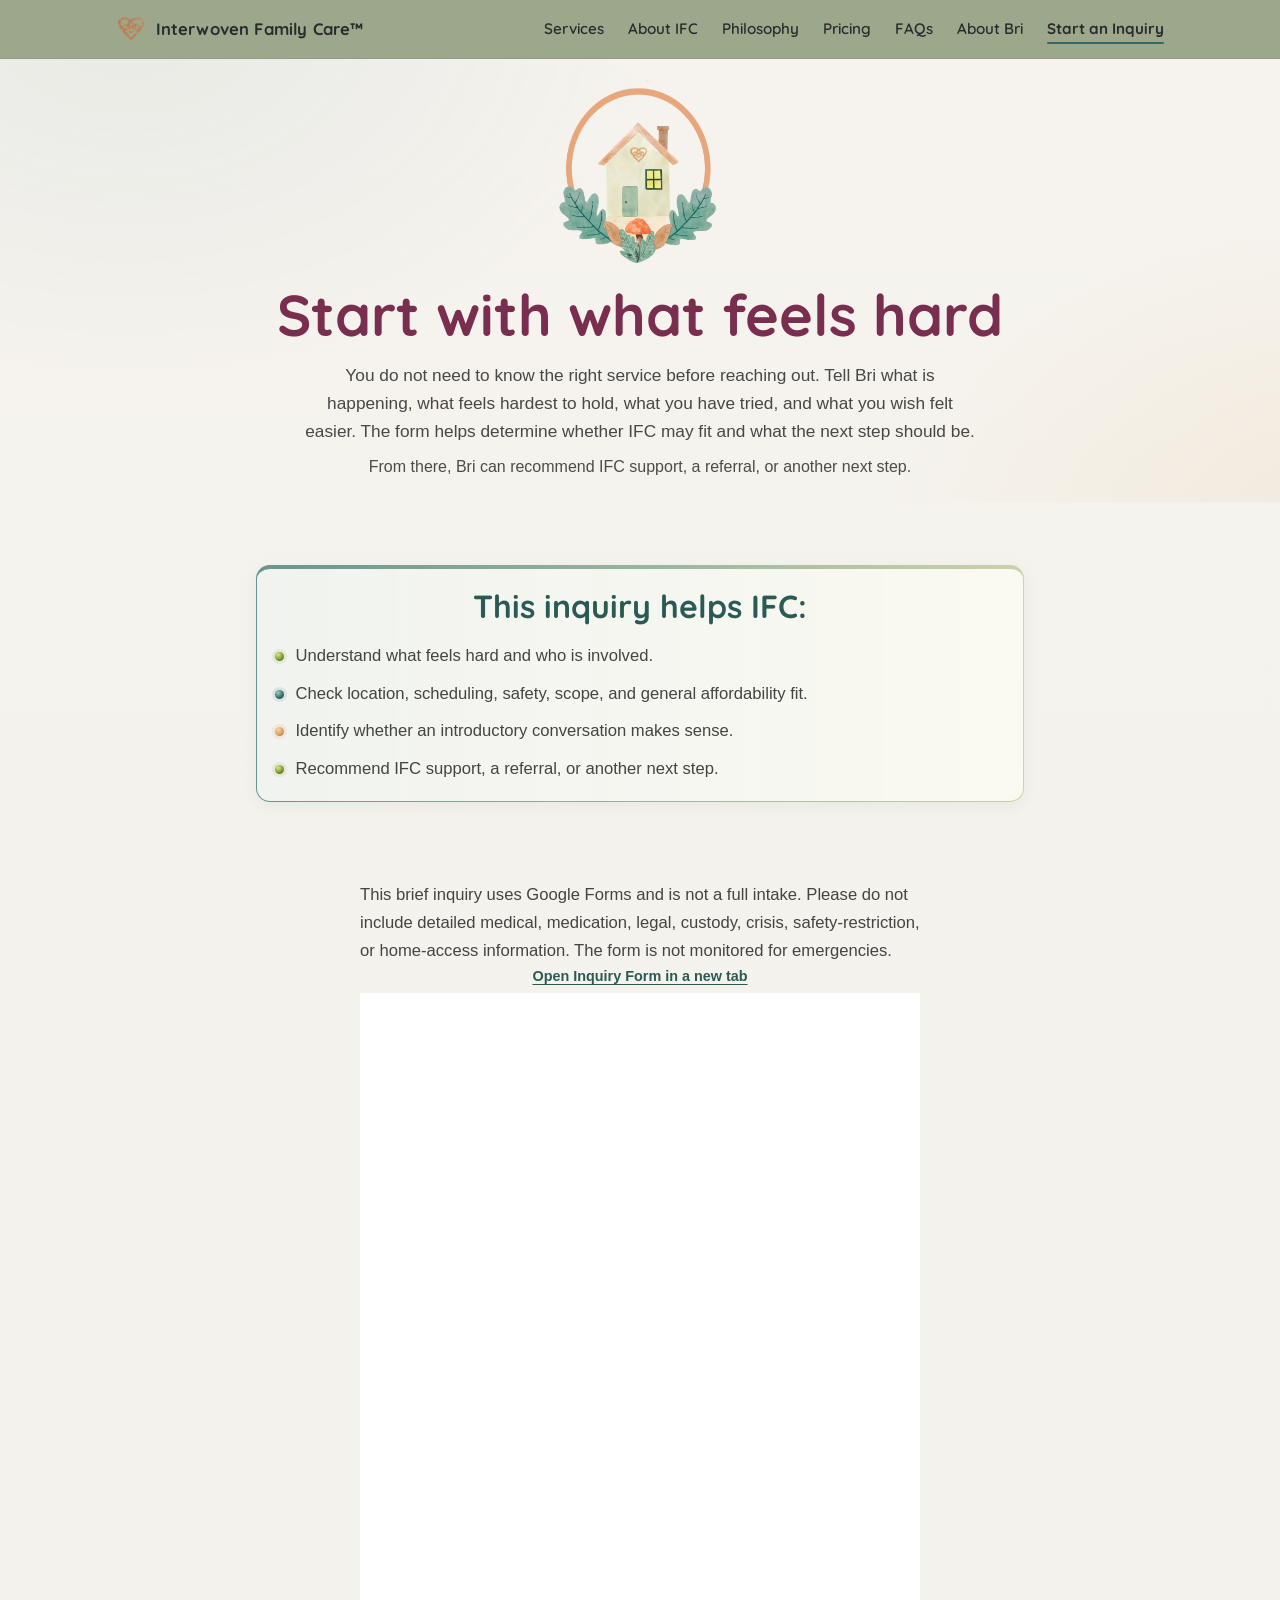
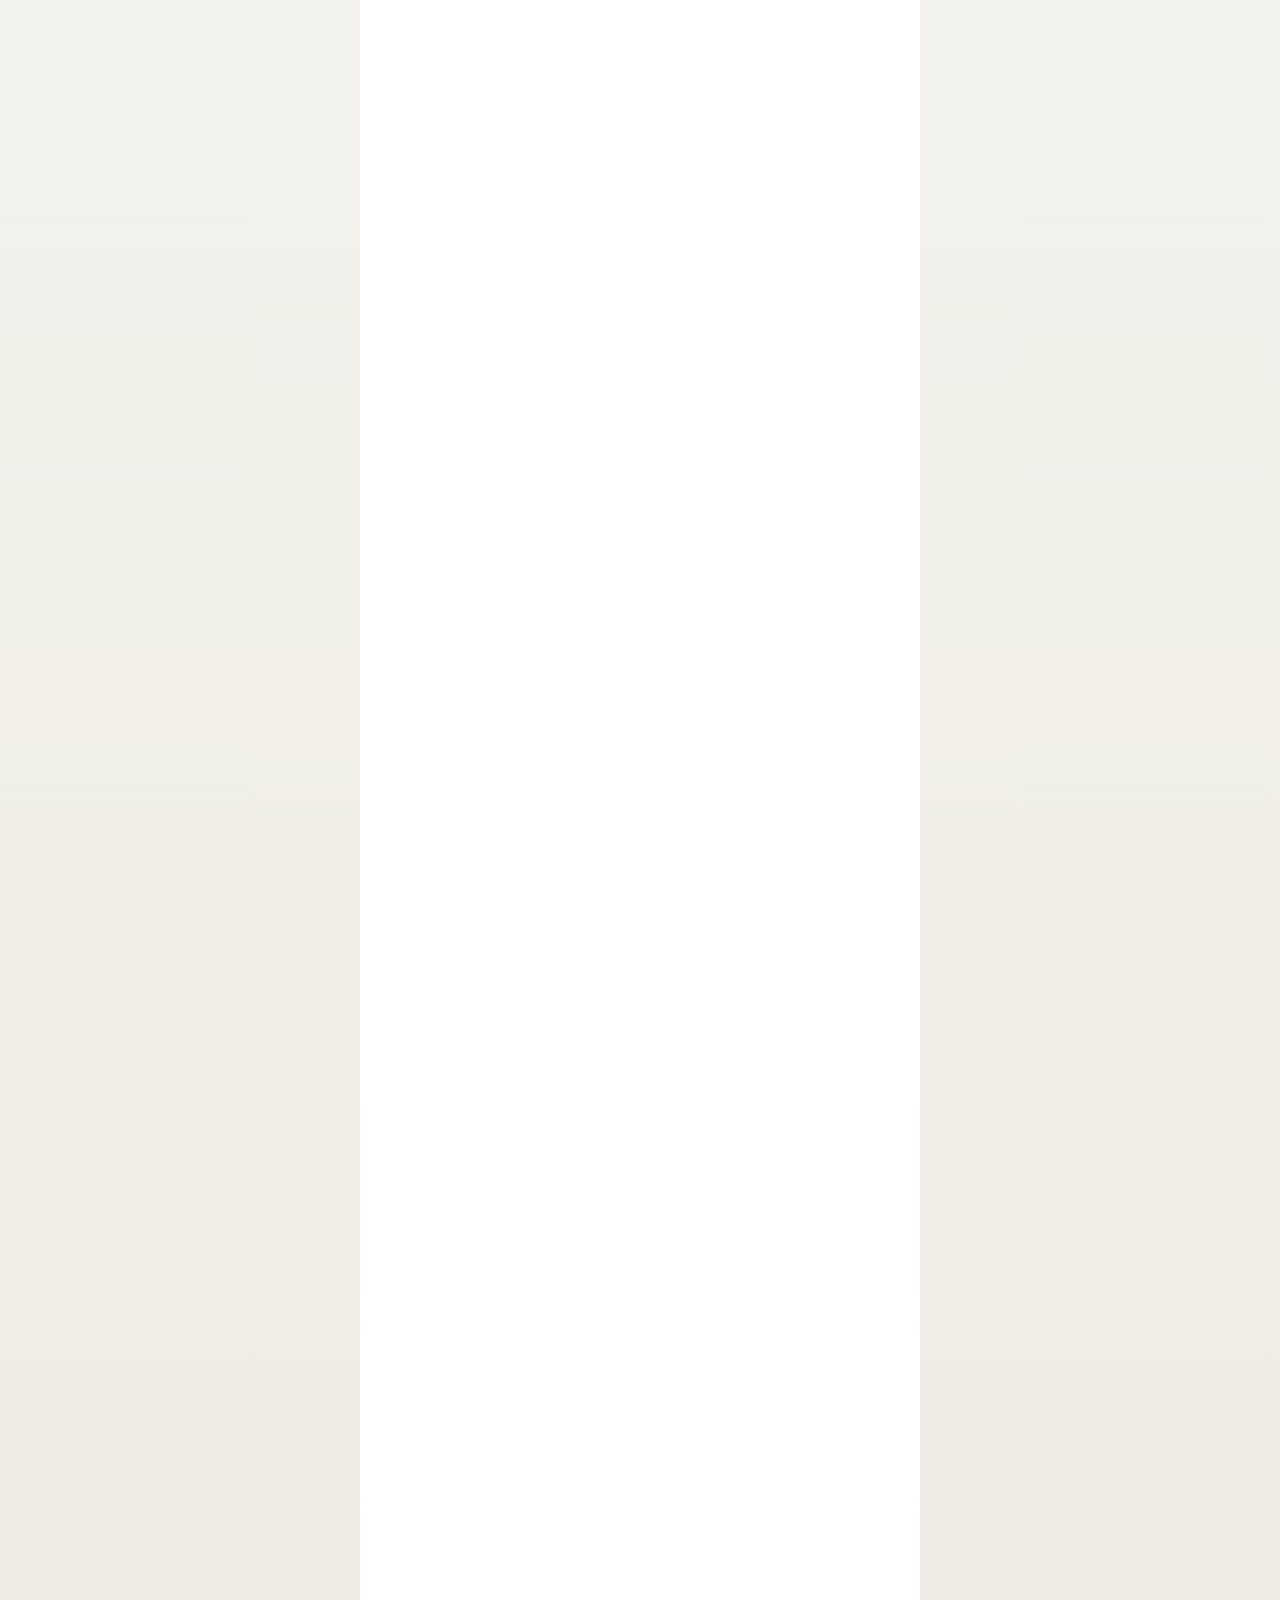
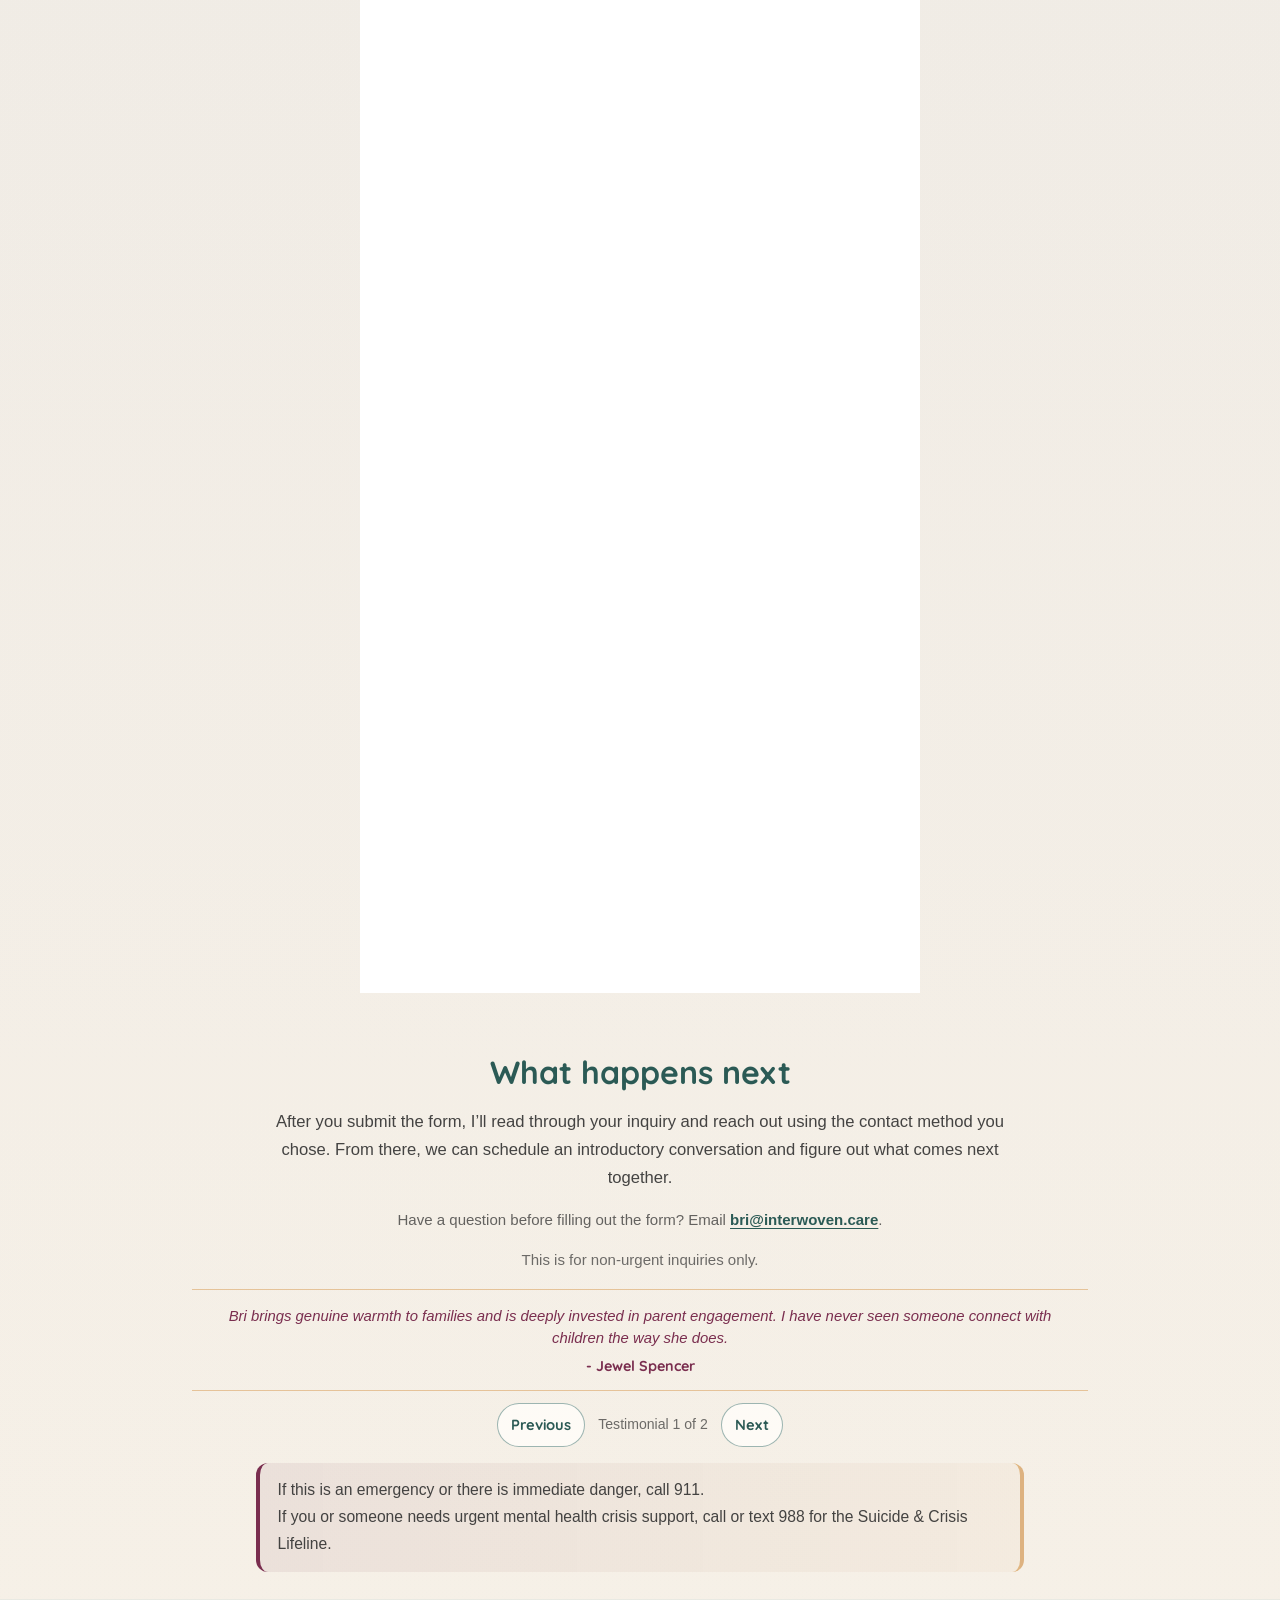
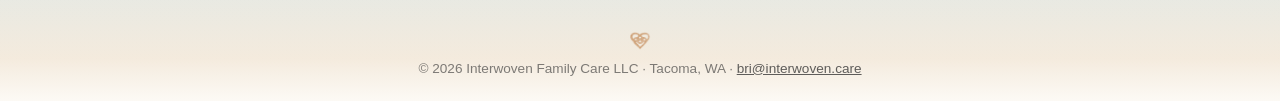
==== commit cf0089b1: "Normalize public page formatting" ====
--- a/client-inquiry/index.html
+++ b/client-inquiry/index.html
@@ -308,16 +308,24 @@
 
     h1 {
       margin: clamp(0.35rem, 1vh, 0.65rem) 0 0;
-      max-width: 42rem;
-      font-size: clamp(1.9rem, 4.5vw, 2.75rem);
+      max-width: 48rem;
+      font-size: clamp(2.35rem, 5vw, 3.6rem);
       color: var(--plum);
     }
 
+    h2 {
+      margin: 0.7rem 0 1.2rem;
+      font-size: clamp(1.5rem, 3.4vw, 2rem);
+      line-height: 1.3;
+      text-align: center;
+      text-wrap: balance;
+    }
+
     .hero-intro {
-      margin: 0.4rem auto 0;
-      max-width: 44rem;
-      font-size: clamp(0.94rem, 1.8vw, 1.04rem);
-      line-height: 1.45;
+      margin: 0.8rem auto 0;
+      max-width: 50rem;
+      font-size: clamp(1rem, 2.2vw, 1.08rem);
+      line-height: 1.62;
       color: rgba(43, 43, 43, 0.86);
       text-wrap: balance;
     }
@@ -390,7 +398,6 @@
 
     .card h2 {
       margin: 0 0 0.45rem;
-      font-size: 1.14rem;
       text-align: left;
     }
 
@@ -565,7 +572,6 @@
     .start-panel h2 {
       margin: 0;
       color: var(--deep-teal);
-      font-size: clamp(1.2rem, 2.2vw, 1.45rem);
     }
 
     .start-panel > p {
@@ -787,7 +793,7 @@
         <a href="/#offerings">Services</a>
         <a href="/#about">About IFC</a>
         <a href="/#philosophy">Philosophy</a>
-        <a href="/pricing-examples/">Pricing</a>
+        <a href="/#pricing">Pricing</a>
         <a href="/#faqs">FAQs</a>
         <a href="/#about-bri">About Bri</a>
         <a class="nav-inquiry" href="/client-inquiry/" aria-current="page">Start an Inquiry</a>
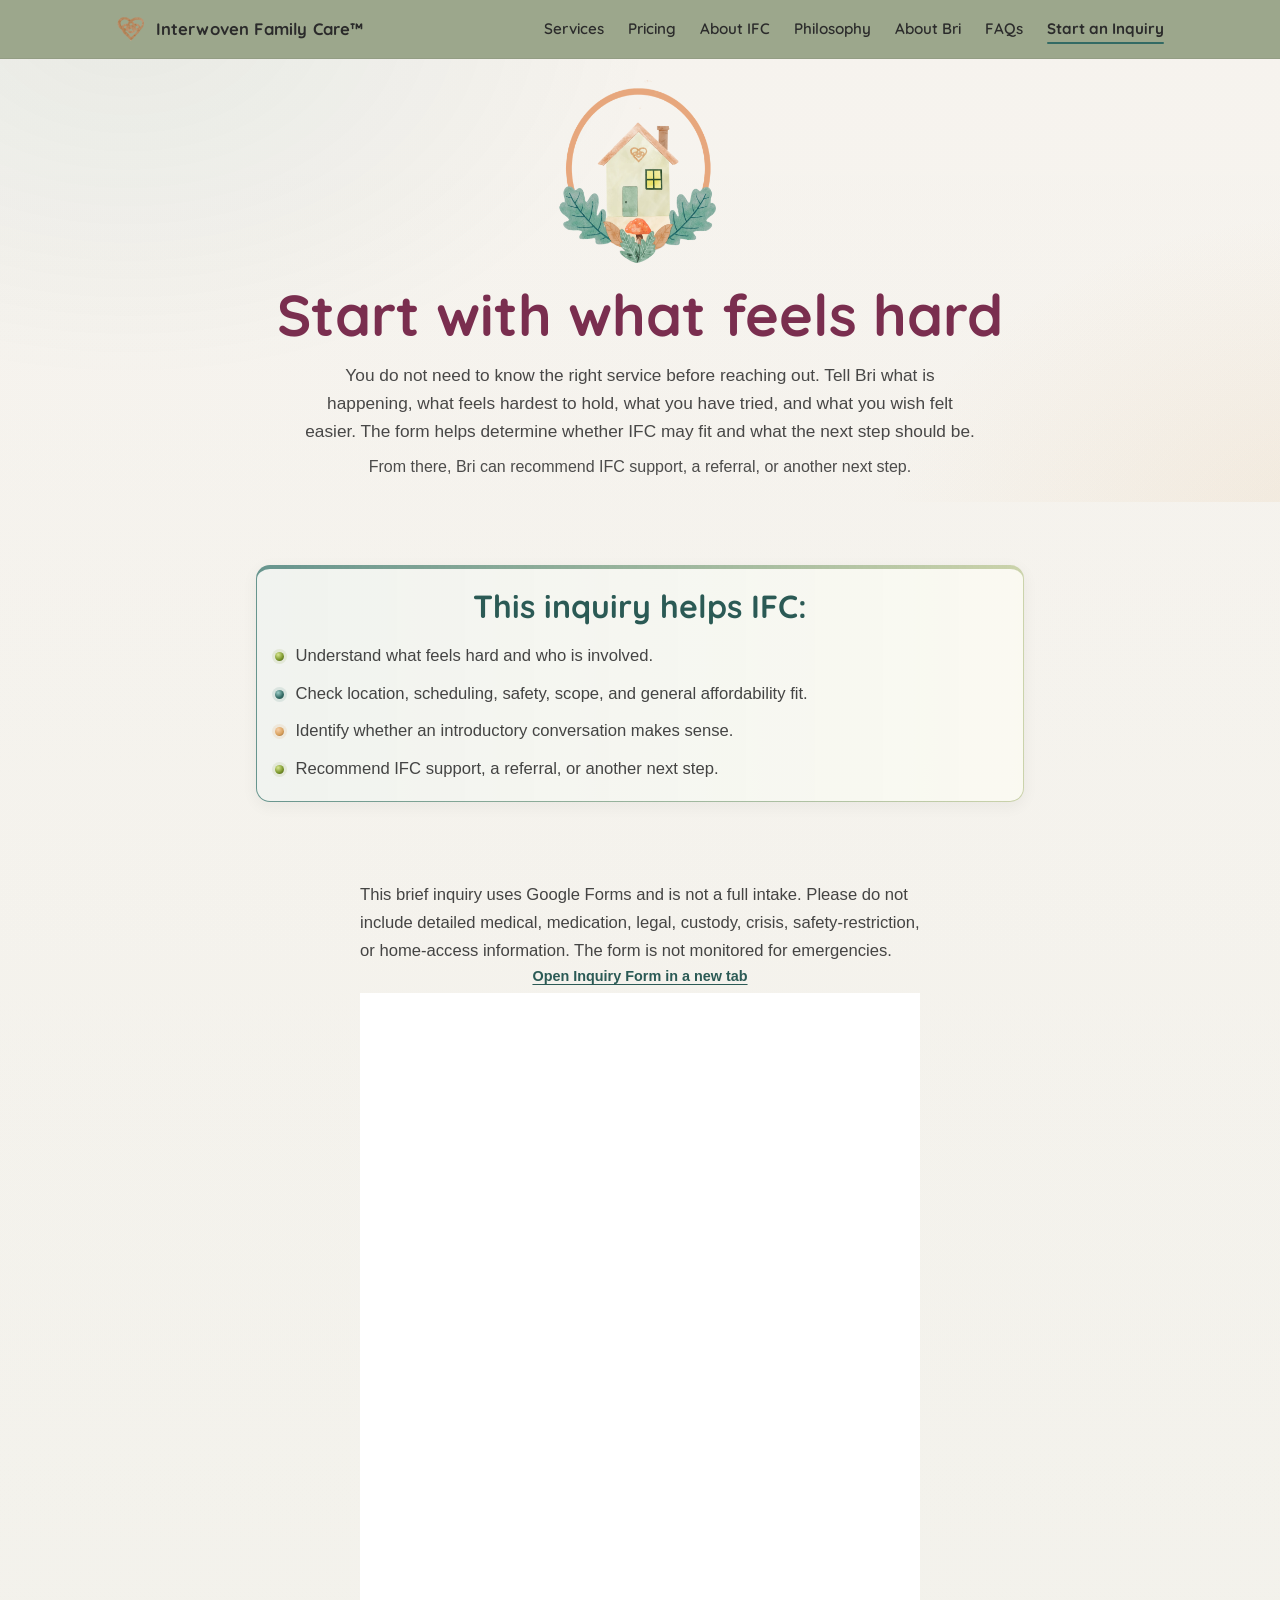
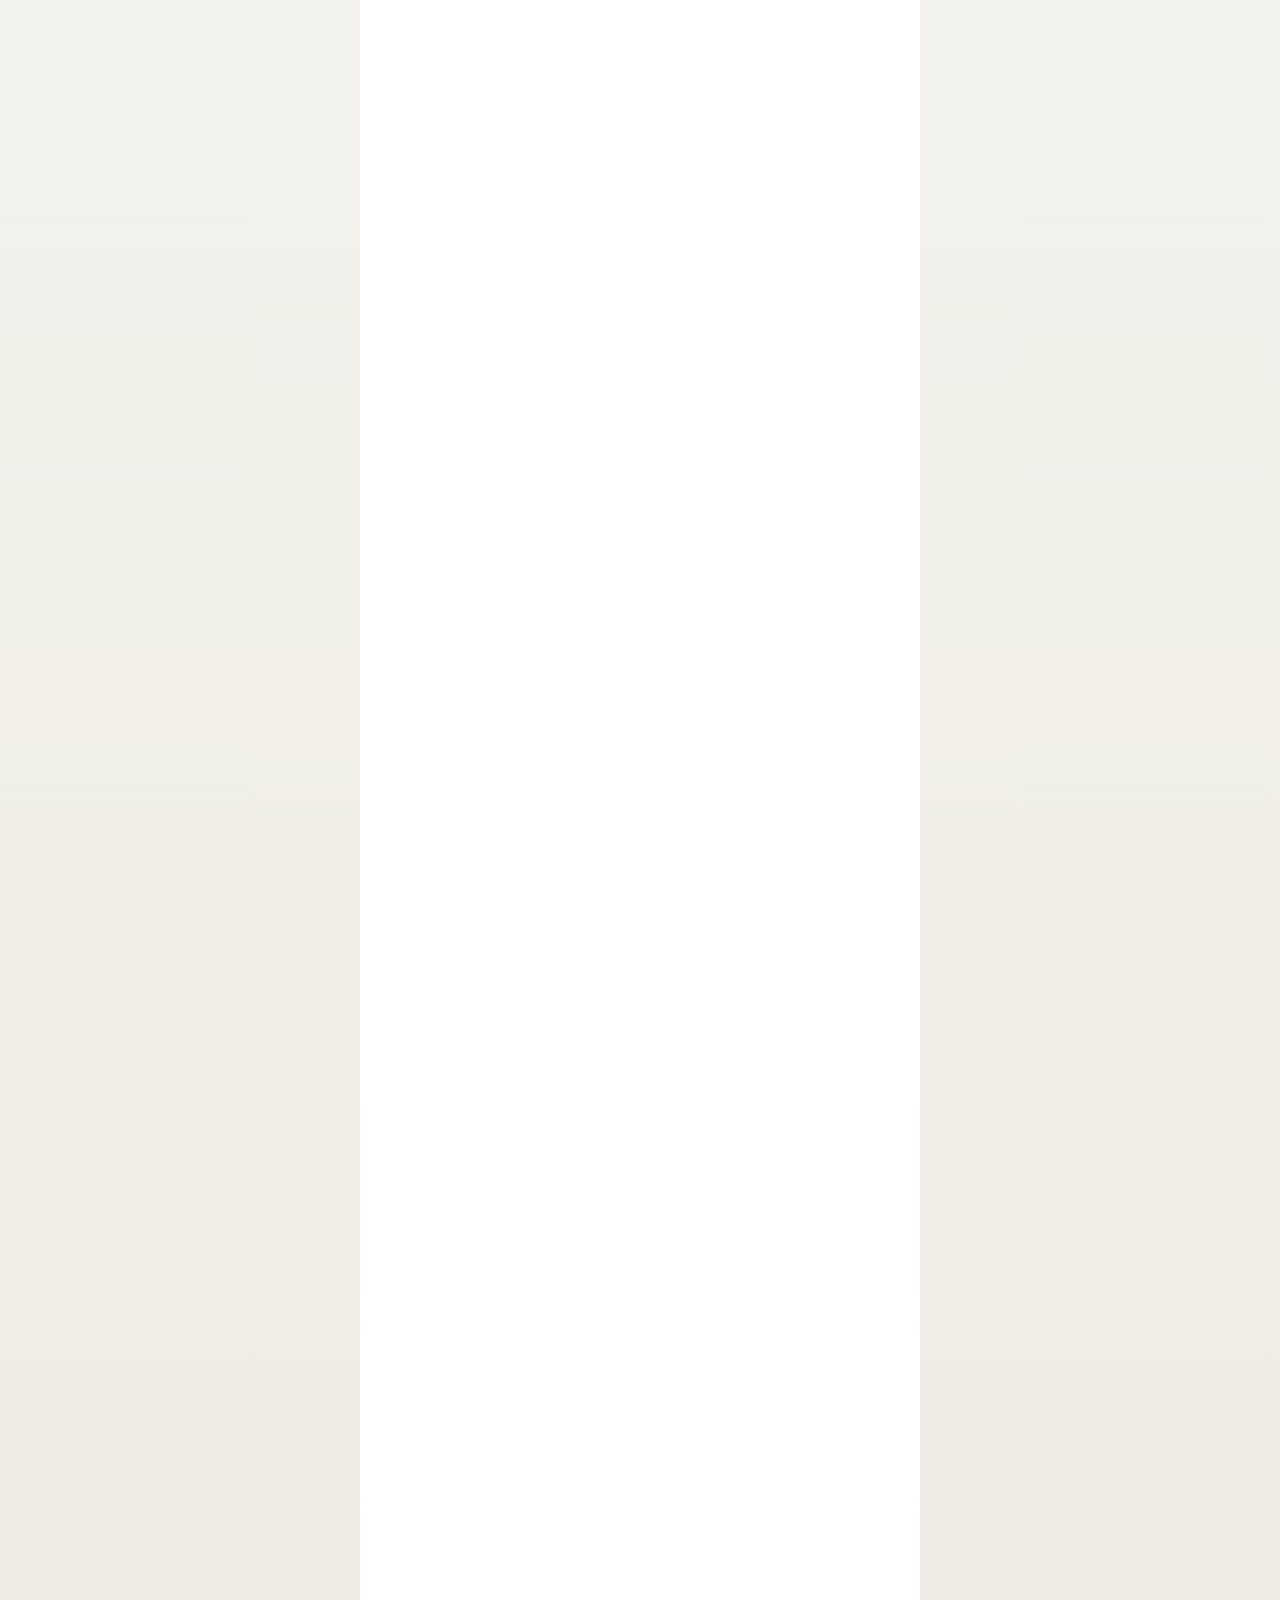
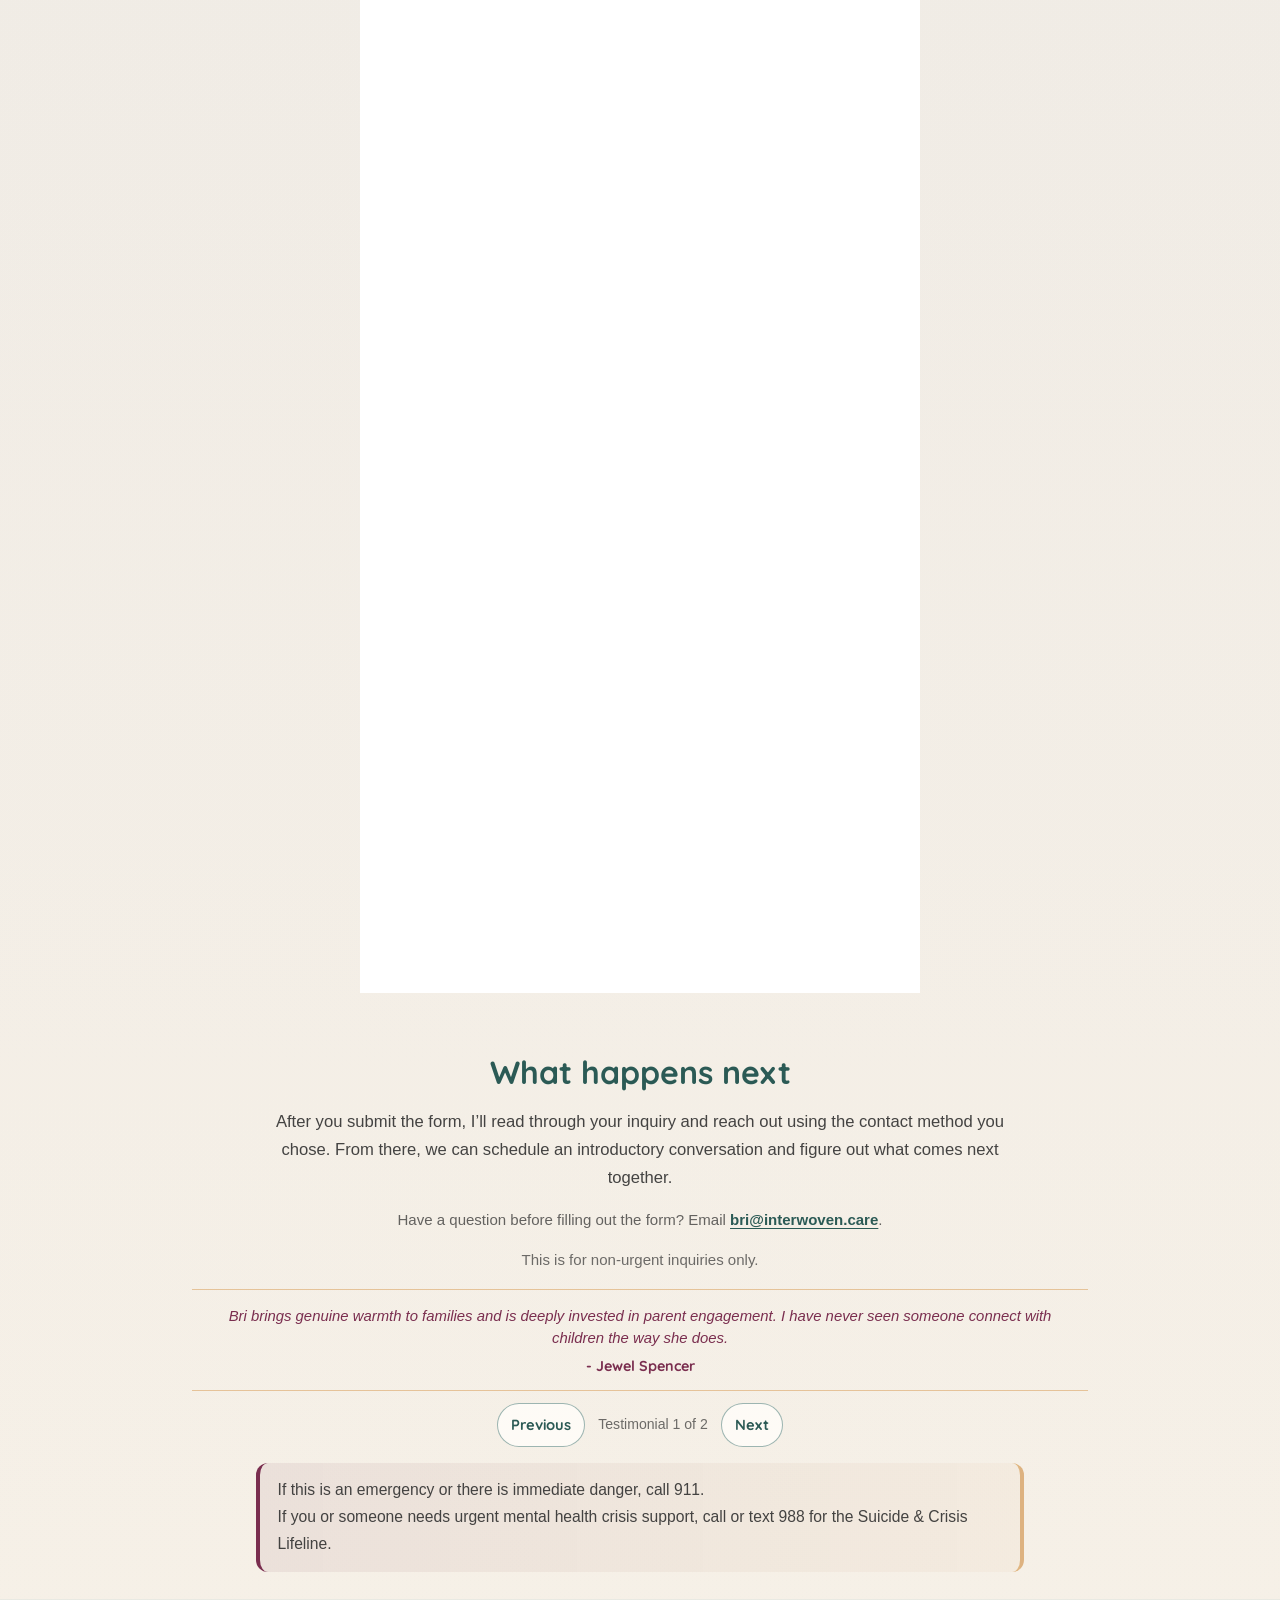
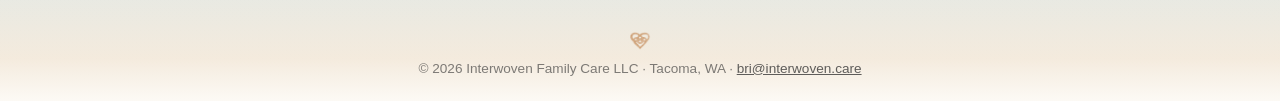
==== commit 1d97929e: "Refine IFC homepage and cross-page formatting" ====
--- a/client-inquiry/index.html
+++ b/client-inquiry/index.html
@@ -791,11 +791,11 @@
       </button>
       <div class="nav-links" id="nav-links">
         <a href="/#offerings">Services</a>
+        <a href="/#pricing">Pricing</a>
         <a href="/#about">About IFC</a>
         <a href="/#philosophy">Philosophy</a>
-        <a href="/#pricing">Pricing</a>
+        <a href="/#about-bri">About Bri</a>
         <a href="/#faqs">FAQs</a>
-        <a href="/#about-bri">About Bri</a>
         <a class="nav-inquiry" href="/client-inquiry/" aria-current="page">Start an Inquiry</a>
       </div>
     </div>
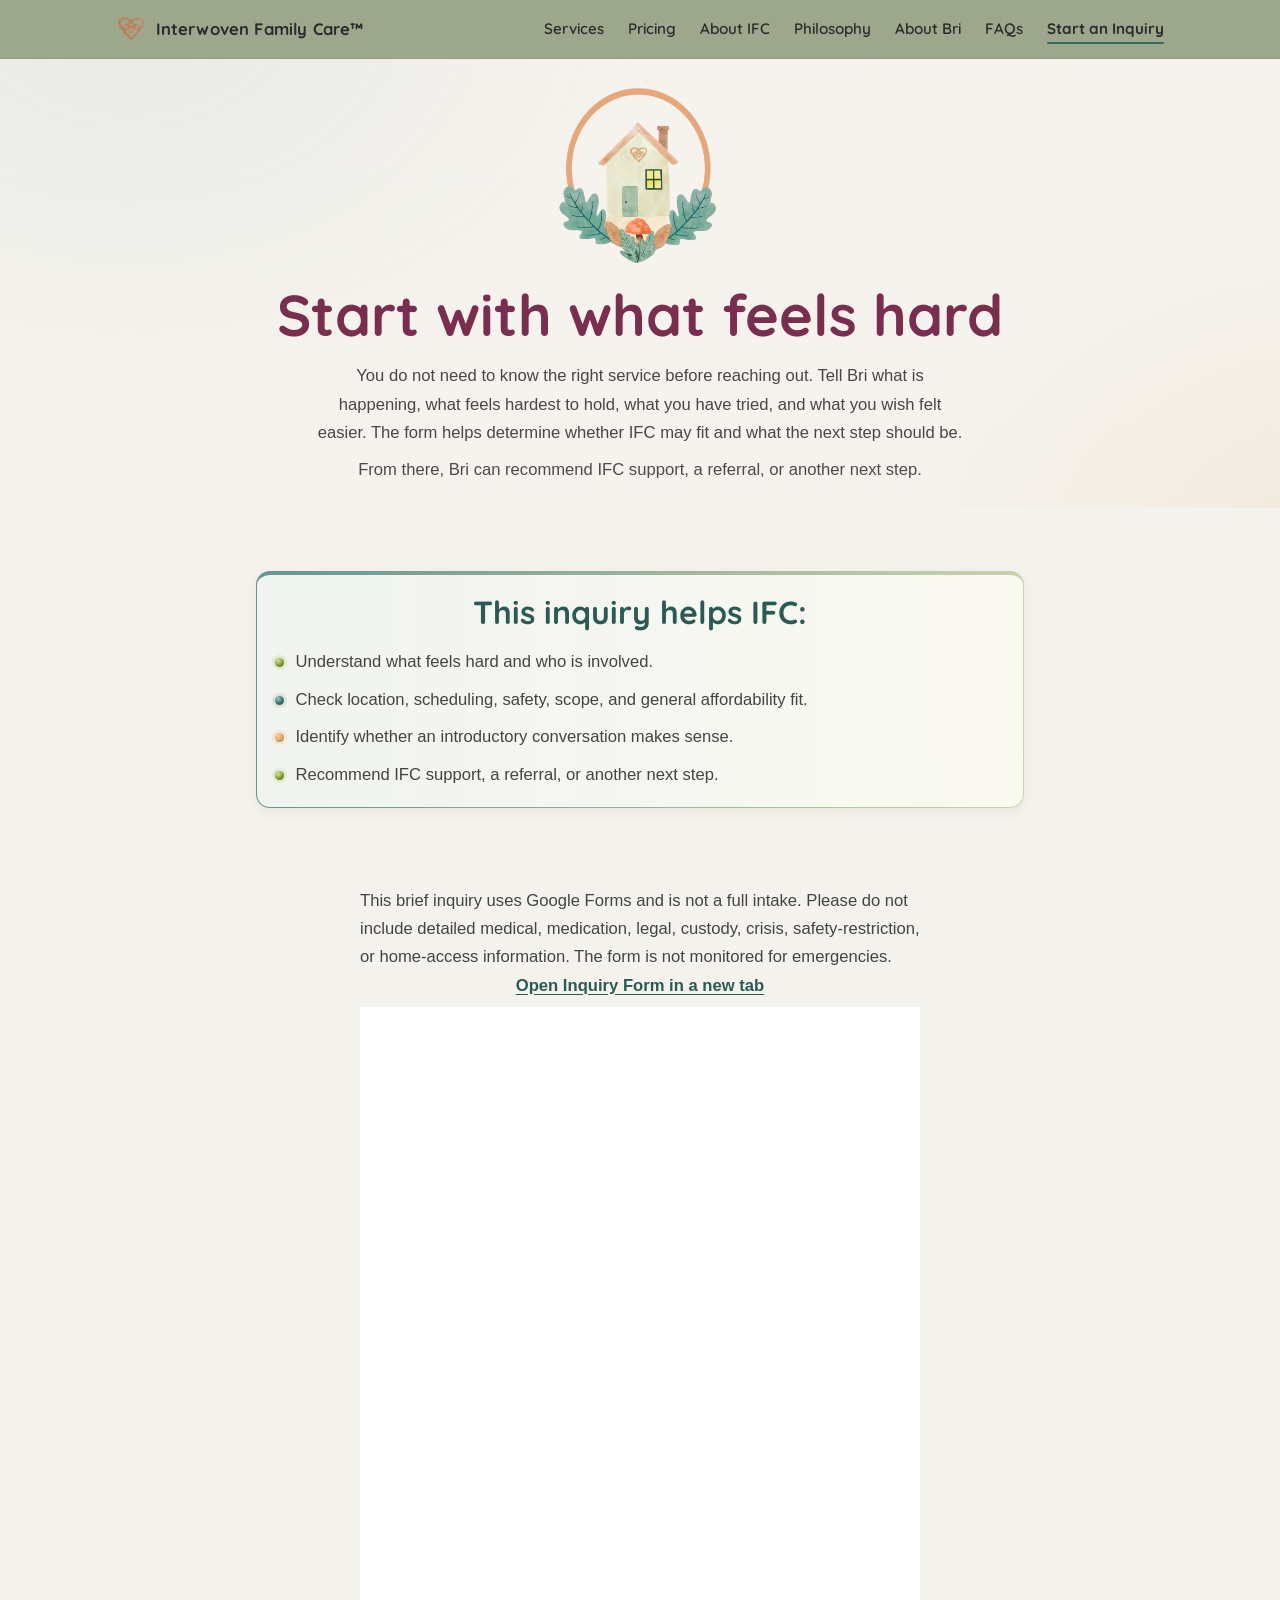
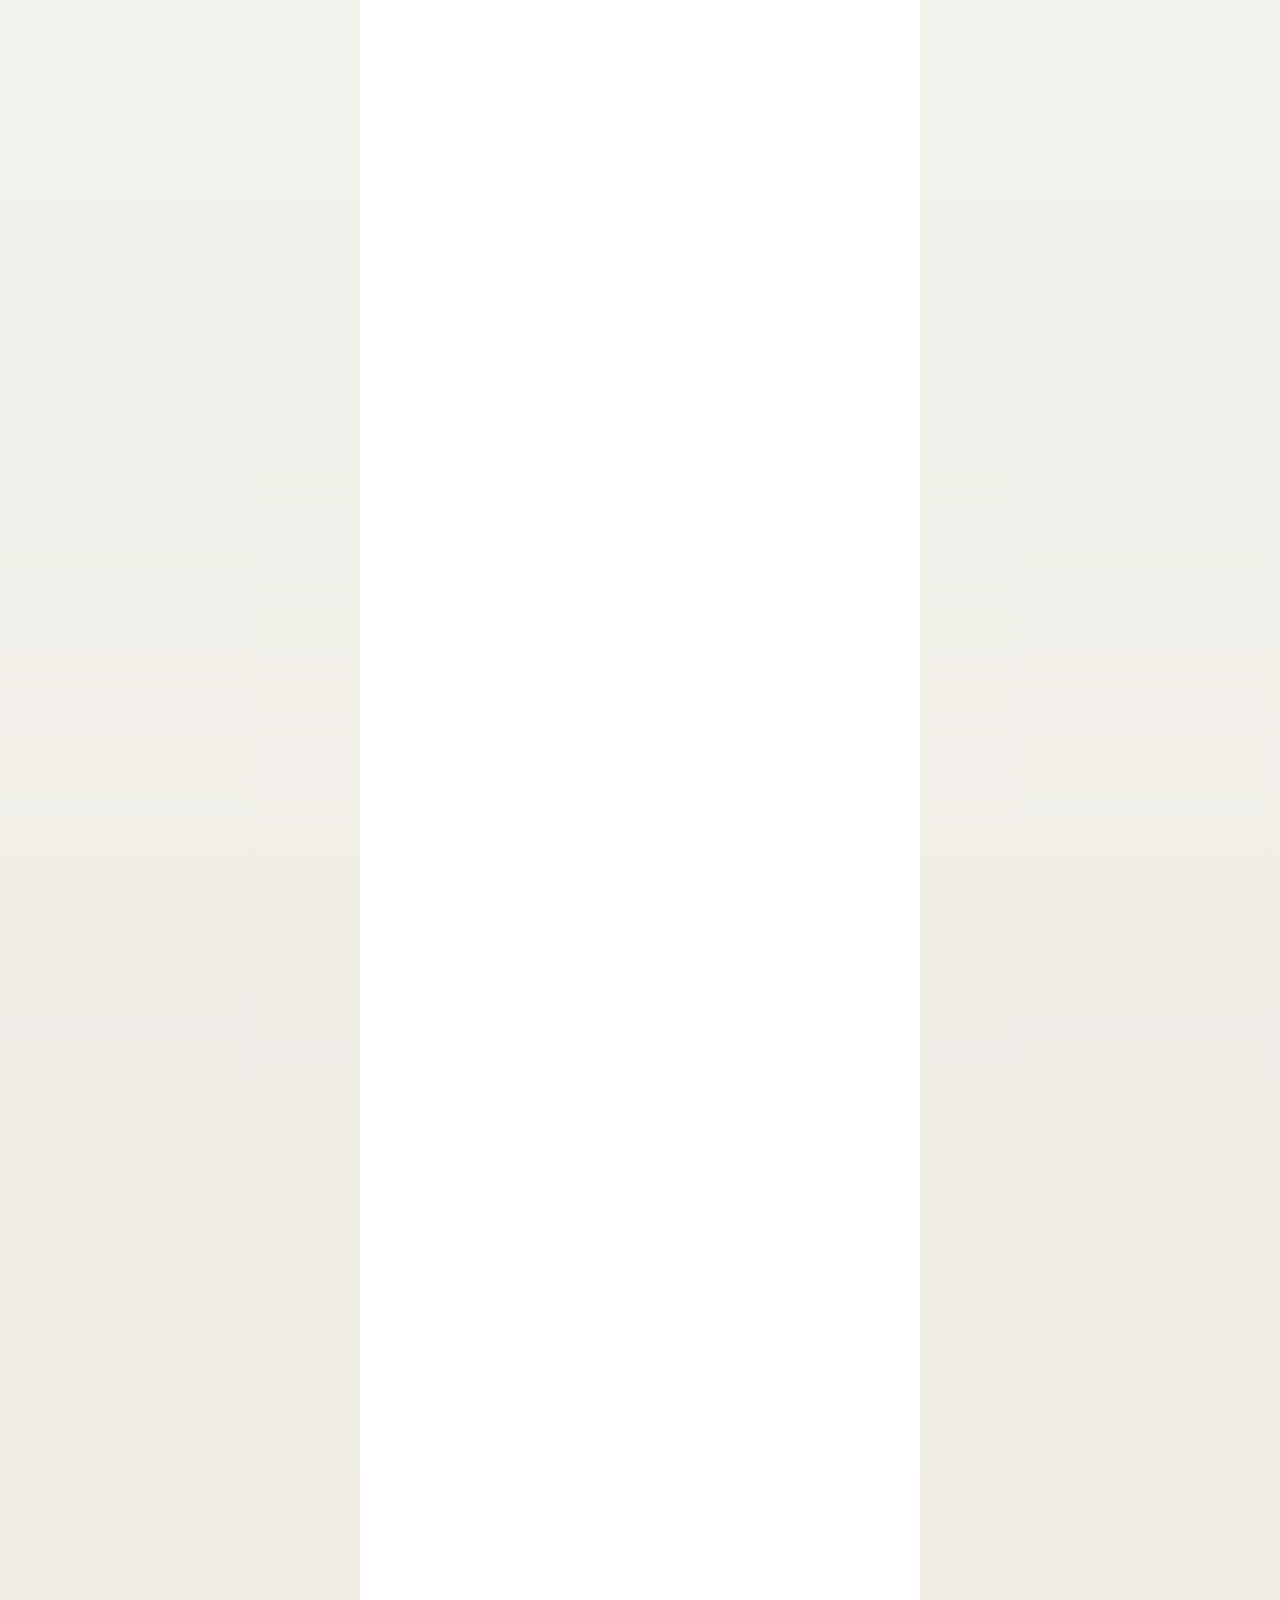
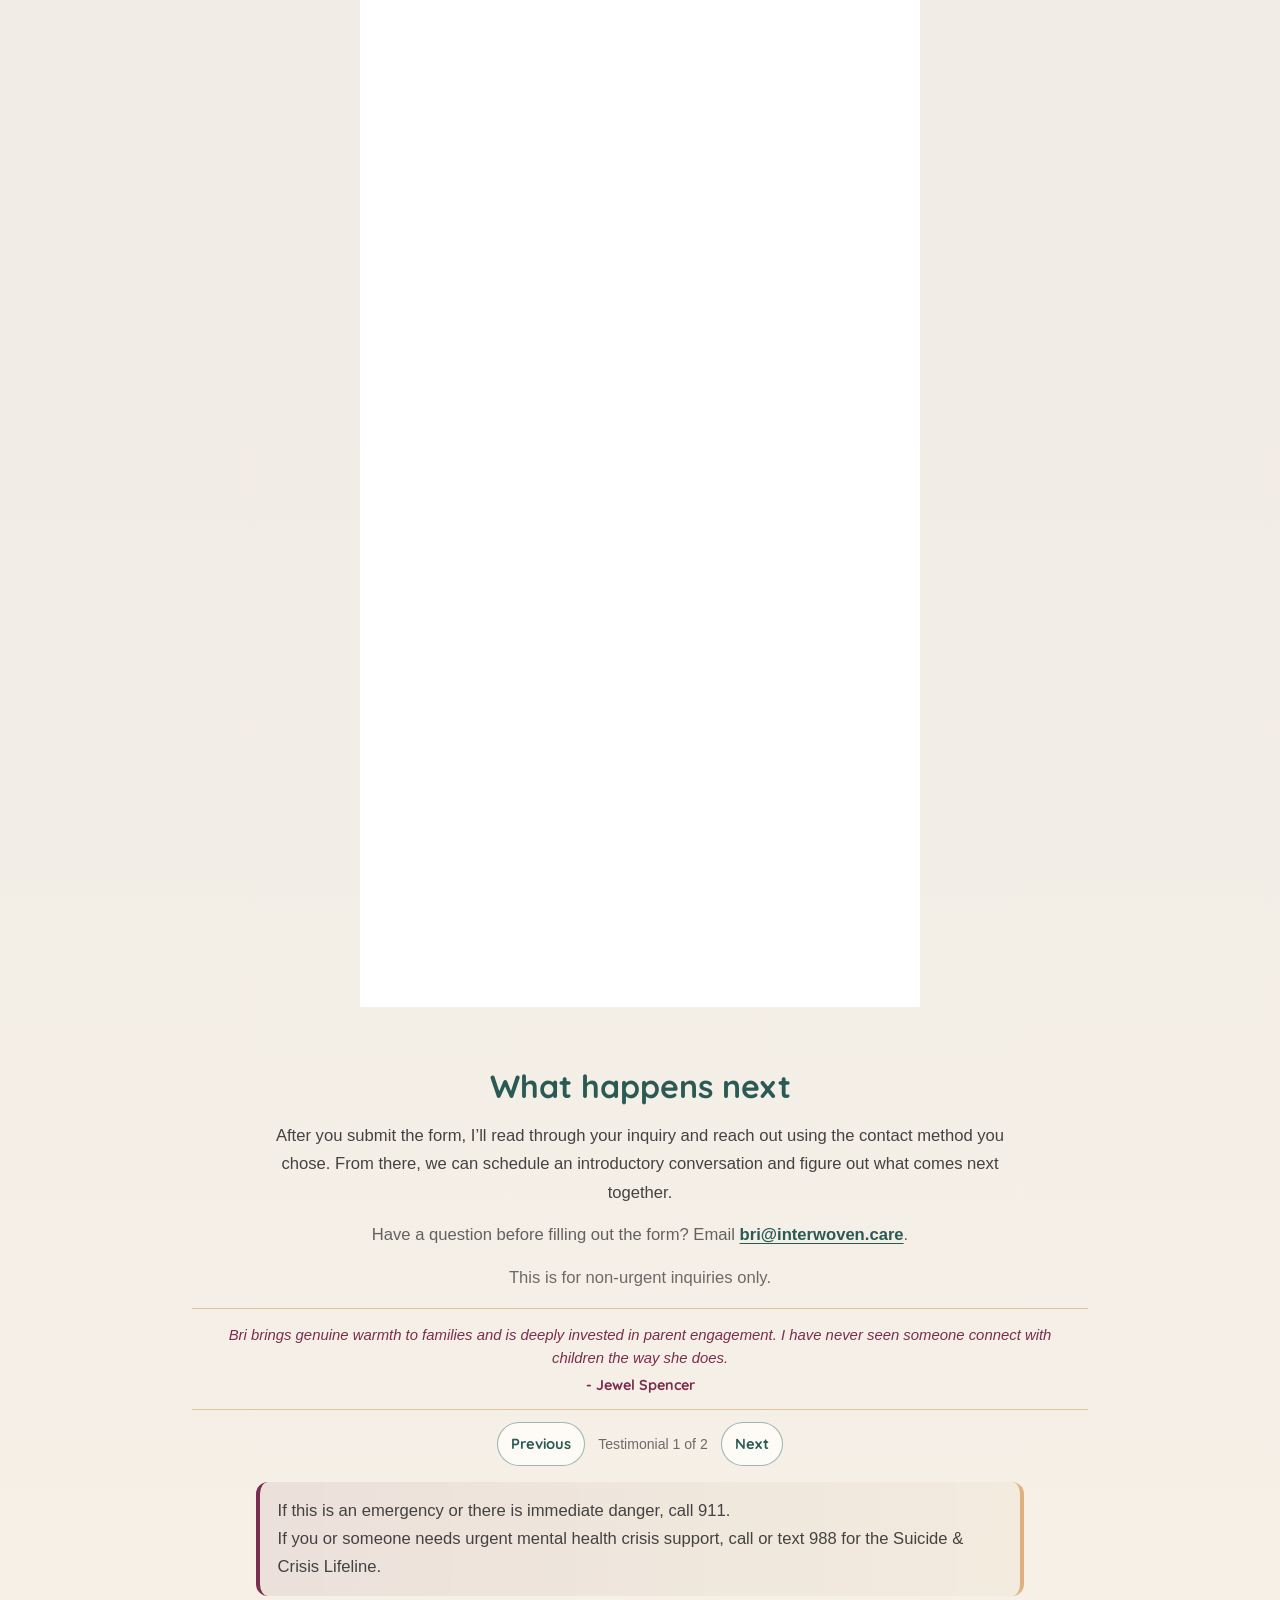
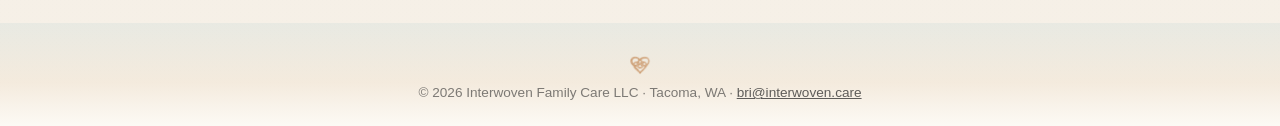
==== commit 4eb920b8: "Normalize IFC website typography" ====
--- a/client-inquiry/index.html
+++ b/client-inquiry/index.html
@@ -20,6 +20,8 @@
   <link rel="preconnect" href="https://fonts.googleapis.com">
   <link rel="preconnect" href="https://fonts.gstatic.com" crossorigin>
   <link href="https://fonts.googleapis.com/css2?family=Quicksand:wght@500;600;700&amp;display=swap" rel="stylesheet">
+
+  <link rel="stylesheet" href="../assets/typography.css">
 
   <style>
     :root {
@@ -38,8 +40,6 @@
       --space-heading-intro: 0.9rem;
       --space-intro-content: clamp(1.45rem, 3vh, 2.15rem);
       --space-section-tail: clamp(1.4rem, 3vh, 2.25rem);
-      --font-brand: "Quicksand", "Trebuchet MS", sans-serif;
-      --font-body: "Trebuchet MS", "Segoe UI", Verdana, sans-serif;
       --action-primary: var(--teal);
       --action-primary-hover: var(--deep-teal);
       --action-schedule: var(--plum);
@@ -64,16 +64,13 @@
           #F4F2EA 62%,
           #F7F3EC 100%
         );
-      font-family: var(--font-body);
       -webkit-font-smoothing: antialiased;
       text-rendering: optimizeLegibility;
     }
 
-    h1, h2, h3,
     .brand,
     .nav-links a:not(.nav-cta),
     .nav-cta,
-    .btn,
     .hero-subhead,
     .quote-snippet figcaption {
       font-family: var(--font-brand);
@@ -300,23 +297,16 @@
     .crest { width: min(63vw, 19vh, 170px); }
 
     h1, h2, h3 {
-      font-family: "Quicksand", "Trebuchet MS", sans-serif;
-      font-weight: 700;
-      line-height: 1.25;
       text-wrap: balance;
     }
 
     h1 {
       margin: clamp(0.35rem, 1vh, 0.65rem) 0 0;
       max-width: 48rem;
-      font-size: clamp(2.35rem, 5vw, 3.6rem);
-      color: var(--plum);
     }
 
     h2 {
       margin: 0.7rem 0 1.2rem;
-      font-size: clamp(1.5rem, 3.4vw, 2rem);
-      line-height: 1.3;
       text-align: center;
       text-wrap: balance;
     }
@@ -324,8 +314,6 @@
     .hero-intro {
       margin: 0.8rem auto 0;
       max-width: 50rem;
-      font-size: clamp(1rem, 2.2vw, 1.08rem);
-      line-height: 1.62;
       color: rgba(43, 43, 43, 0.86);
       text-wrap: balance;
     }
@@ -334,8 +322,6 @@
       margin: 0.55rem auto 0;
       max-width: 44rem;
       color: rgba(43, 43, 43, 0.84);
-      font-size: clamp(0.94rem, 1.7vw, 1rem);
-      line-height: 1.45;
       text-wrap: balance;
     }
 
@@ -348,8 +334,6 @@
     .hero-note {
       margin: var(--space-divider) auto 0;
       max-width: 44rem;
-      font-size: 0.88rem;
-      line-height: 1.4;
       color: rgba(43, 43, 43, 0.66);
       text-wrap: balance;
     }
@@ -367,8 +351,6 @@
 
     .section p,
     .section li {
-      font-size: 1.04rem;
-      line-height: 1.7;
       color: rgba(43, 43, 43, 0.88);
     }
 
@@ -464,7 +446,6 @@
 
     .crisis-note p {
       margin: 0;
-      font-size: 0.98rem;
     }
 
     .quote-snippets {
@@ -581,7 +562,6 @@
 
     .start-panel .secondary-email {
       margin-top: var(--space-heading-intro);
-      font-size: 0.94rem;
       color: rgba(43, 43, 43, 0.72);
     }
 
@@ -593,8 +573,6 @@
 
     .form-responder-link {
       margin: 0 auto 0.45rem;
-      font-size: 0.9rem !important;
-      line-height: 1.4 !important;
       text-align: center;
     }
 
@@ -630,10 +608,6 @@
       padding: 0.78em 1.45em;
       border-radius: 999px;
       border: 2px solid transparent;
-      font-family: "Quicksand", "Trebuchet MS", sans-serif;
-      font-weight: 600;
-      font-size: 1rem;
-      line-height: 1.25;
       text-decoration: none;
       text-align: center;
       transition: background-color 160ms ease, color 160ms ease, transform 160ms ease, box-shadow 160ms ease, border-color 160ms ease;
@@ -683,12 +657,10 @@
 
     .note {
       margin-top: 1rem;
-      font-size: 0.94rem;
-      color: rgba(43, 43, 43, 0.68);
-    }
-
+    }
+
+    .note,
     .section p.note {
-      font-size: 0.94rem;
       color: rgba(43, 43, 43, 0.68);
     }
 
--- a/assets/typography.css
+++ b/assets/typography.css
@@ -0,0 +1,69 @@
+/* IFC's common text system. Page CSS keeps layout, accents, and quote/map exceptions. */
+:root {
+  --font-brand: "Quicksand", "Trebuchet MS", sans-serif;
+  --font-body: "Trebuchet MS", "Segoe UI", Verdana, sans-serif;
+}
+
+body {
+  font-family: var(--font-body);
+}
+
+h1, h2, h3 {
+  font-family: var(--font-brand);
+  font-weight: 700;
+}
+
+h1 {
+  font-size: clamp(2.35rem, 5vw, 3.6rem);
+  line-height: 1.25;
+  color: #7A2E4F;
+}
+
+h2 {
+  font-size: clamp(1.5rem, 3.4vw, 2rem);
+  line-height: 1.3;
+  color: #2B2B2B;
+}
+
+h3 {
+  font-size: 1.08rem;
+  line-height: 1.35;
+  color: #2B2B2B;
+}
+
+h3.section-subheading {
+  font-size: clamp(1.25rem, 3vw, 1.6rem);
+  font-style: normal;
+  line-height: 1.35;
+  color: #2B2B2B;
+}
+
+/* Low specificity lets intentional quotes retain their own typography. */
+:where(main) p, :where(main) li {
+  font-family: var(--font-body);
+  font-size: 1.04rem;
+  font-weight: 400;
+  line-height: 1.7;
+}
+
+.eyebrow, .section .eyebrow {
+  font-family: var(--font-brand);
+  font-size: 0.85rem;
+  font-weight: 700;
+  line-height: 1.4;
+  letter-spacing: 0.32em;
+  text-transform: uppercase;
+  color: #D9A15D;
+}
+
+.btn, .social-links a {
+  font-family: var(--font-brand);
+  font-size: 1rem;
+  font-weight: 600;
+  line-height: 1.25;
+}
+
+/* FAQ controls provide the text of their enclosing H3. */
+h3 > .faq-question {
+  font: inherit;
+}
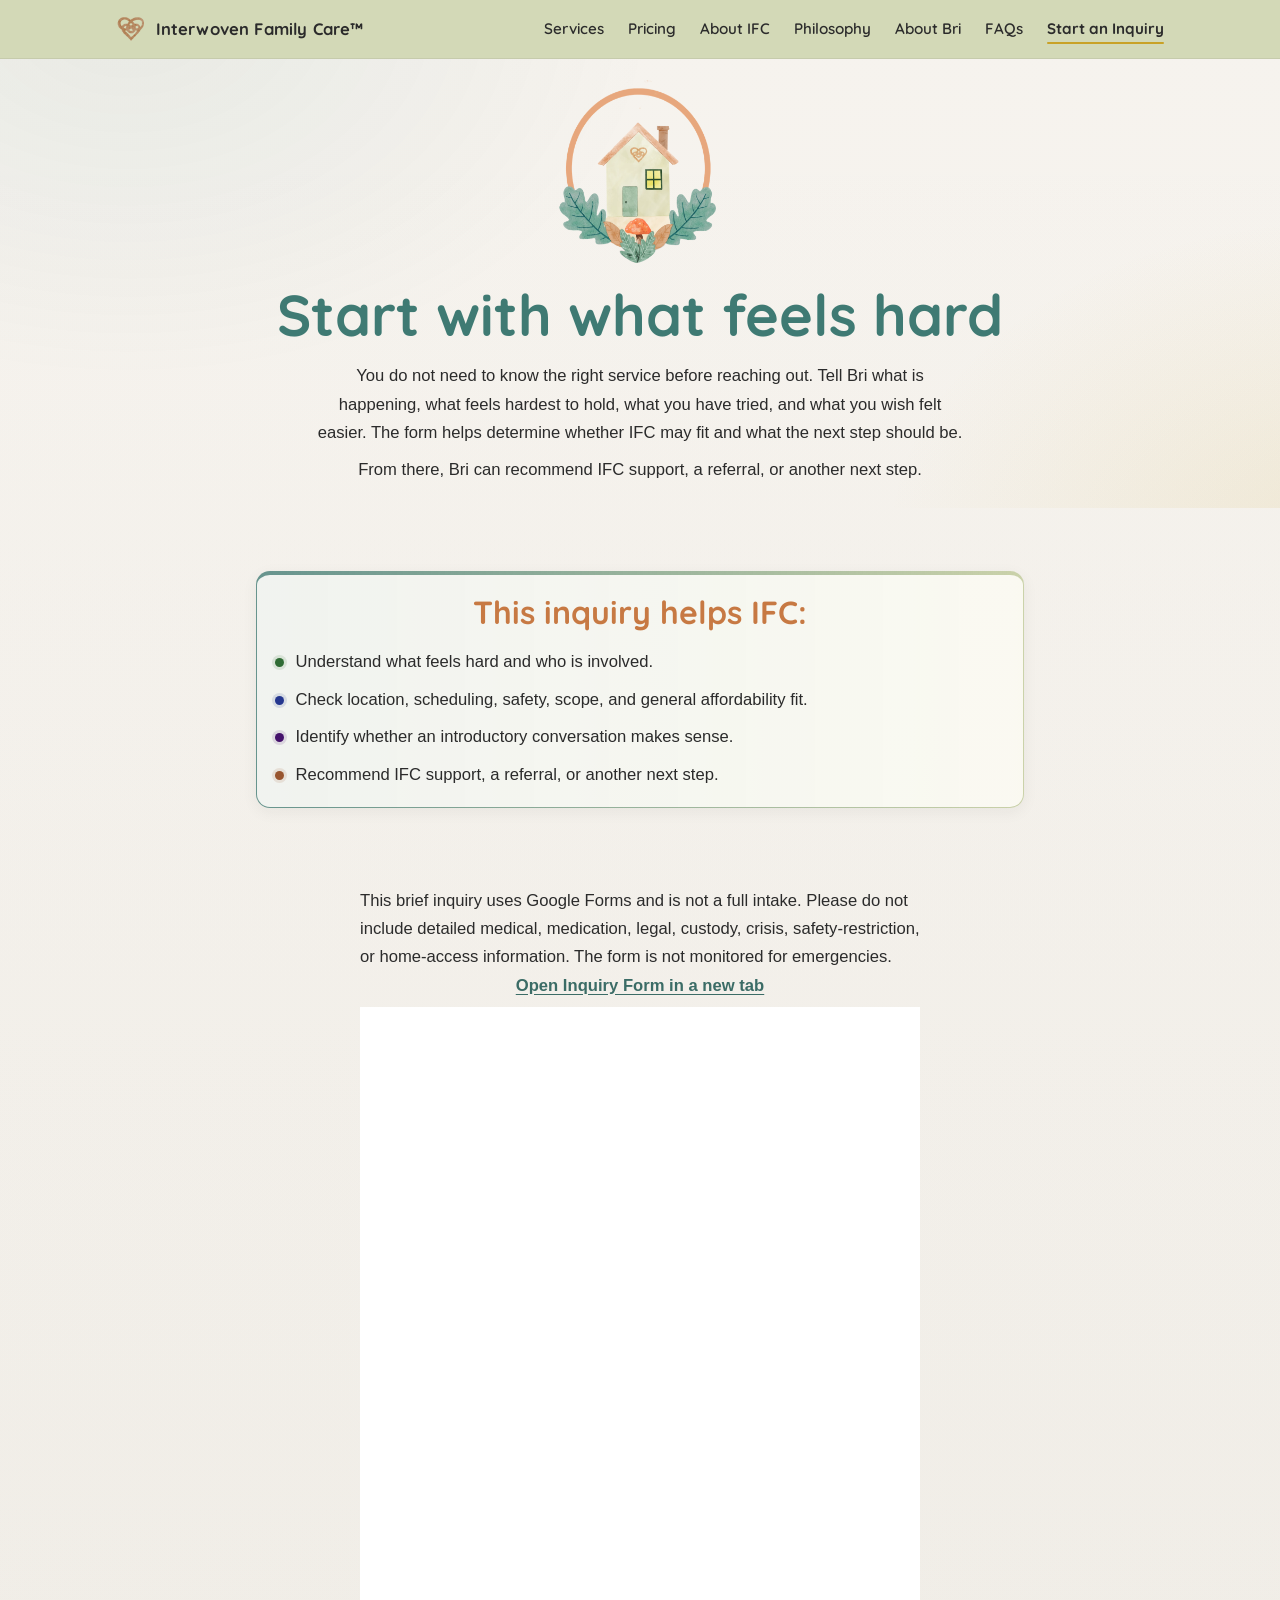
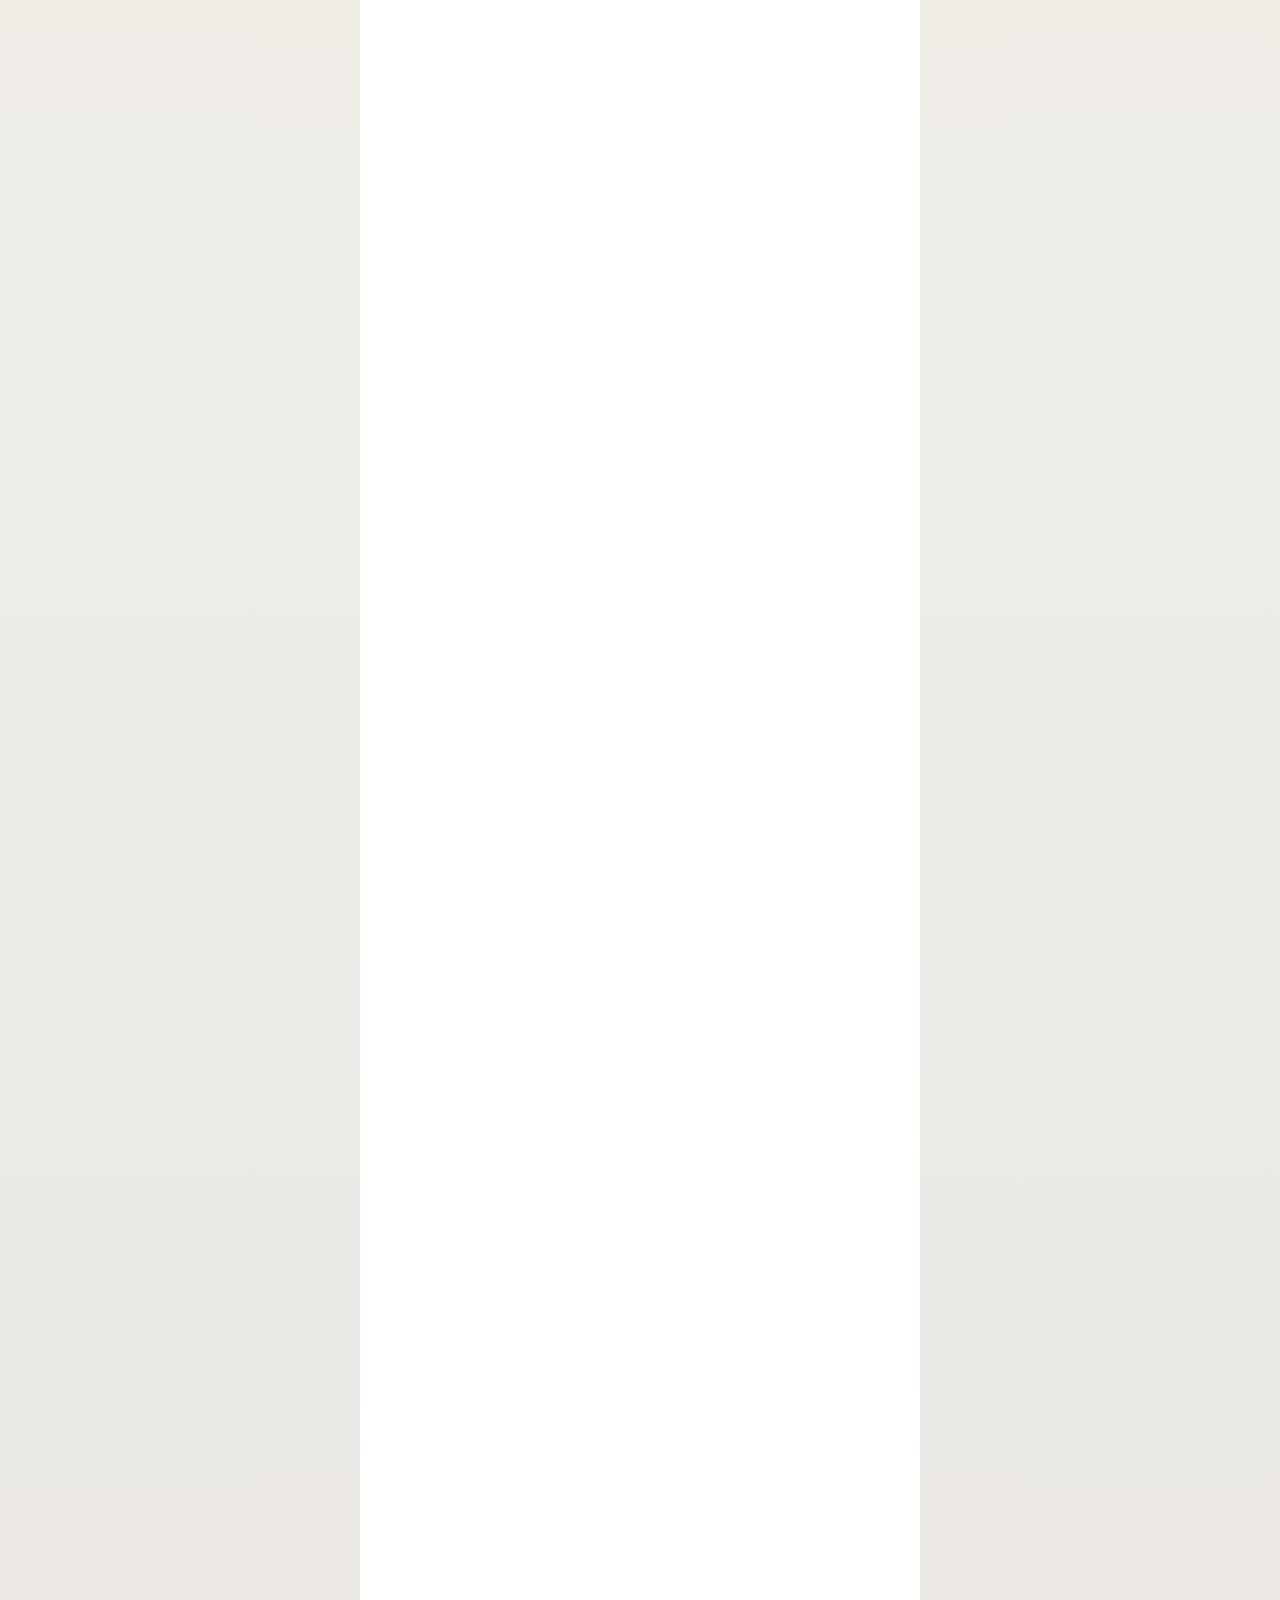
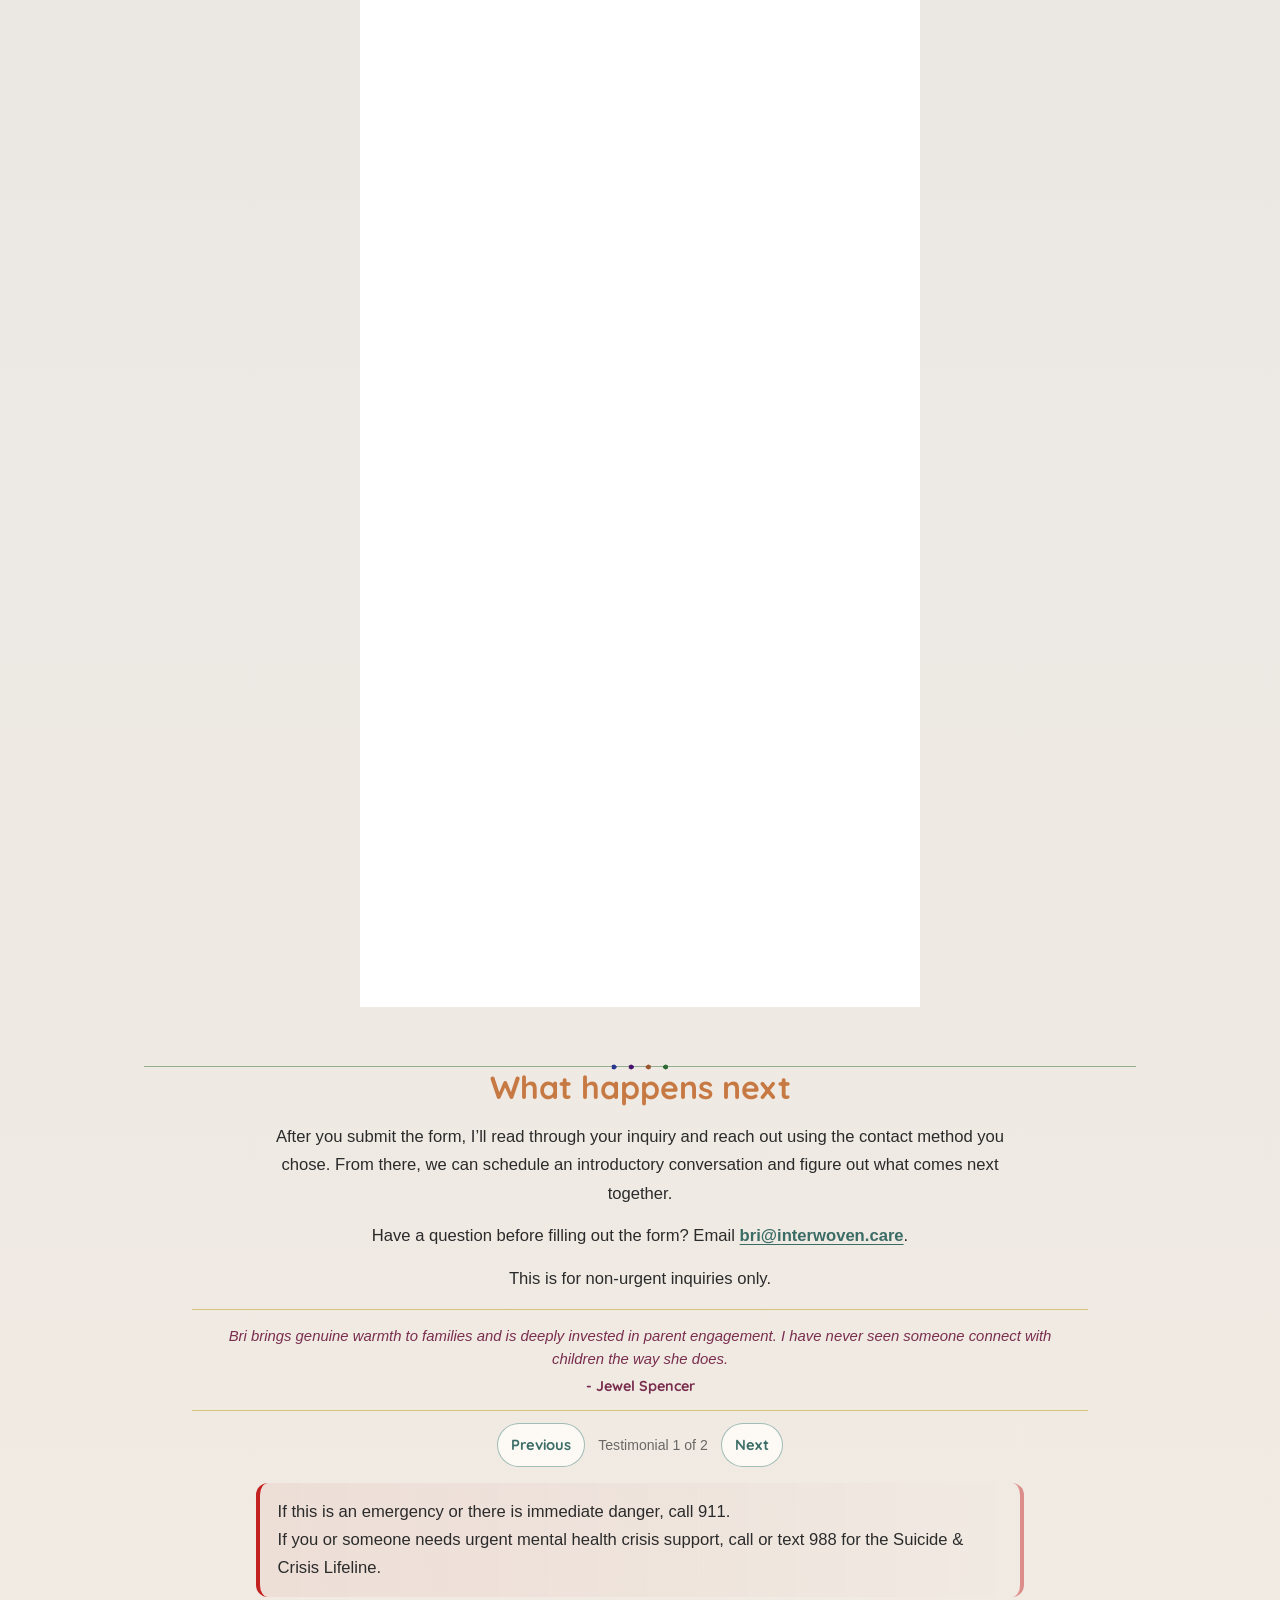
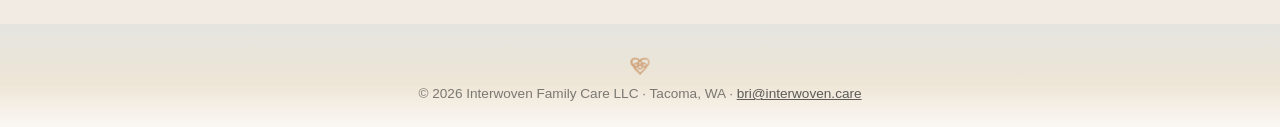
==== commit 60b6ea5d: "Apply approved IFC brand palette" ====
--- a/client-inquiry/index.html
+++ b/client-inquiry/index.html
@@ -25,14 +25,14 @@
 
   <style>
     :root {
-      --teal: #336A64;
-      --deep-teal: #2B5A55;
-      --moss: #7A962B;
-      --copper: #D9A15D;
-      --plum: #7A2E4F;
-      --ivory: #F6F3EE;
-      --ink: #2B2B2B;
-      --sunlit-moss: #9CA78C;
+      --teal: var(--ifc-smoky-dark-teal);
+      --deep-teal: var(--ifc-teal-hover);
+      --moss: var(--ifc-moss-sunlight);
+      --copper: var(--ifc-copper);
+      --plum: var(--ifc-mulberry);
+      --ivory: var(--ifc-page-bg);
+      --ink: var(--ifc-body-text);
+      --sunlit-moss: color-mix(in srgb, var(--ifc-moss-sunlight) 28%, var(--ifc-soft-ivory));
       --nav-h: 3.6rem;
       --space-section: clamp(3rem, 7vh, 5rem);
       --space-section-compact: clamp(2.2rem, 5vh, 3.4rem);
@@ -40,13 +40,13 @@
       --space-heading-intro: 0.9rem;
       --space-intro-content: clamp(1.45rem, 3vh, 2.15rem);
       --space-section-tail: clamp(1.4rem, 3vh, 2.25rem);
-      --action-primary: var(--teal);
-      --action-primary-hover: var(--deep-teal);
-      --action-schedule: var(--plum);
-      --action-schedule-hover: #642640;
-      --action-secondary-bg: rgba(255, 253, 249, 0.8);
-      --action-secondary-border: rgba(122, 46, 79, 0.42);
-      --action-text-on-dark: #FFFDF9;
+      --action-primary: var(--ifc-primary-action);
+      --action-primary-hover: var(--ifc-teal-hover);
+      --action-schedule: var(--ifc-schedule-action);
+      --action-schedule-hover: var(--ifc-mulberry-hover);
+      --action-secondary-bg: color-mix(in srgb, var(--ifc-soft-ivory) 88%, transparent);
+      --action-secondary-border: color-mix(in srgb, var(--ifc-copper) 54%, transparent);
+      --action-text-on-dark: var(--ifc-action-text-on-dark);
     }
 
     * { box-sizing: border-box; }
@@ -60,9 +60,9 @@
         linear-gradient(
           180deg,
           var(--ivory) 0%,
-          #F8F5EF 32%,
-          #F4F2EA 62%,
-          #F7F3EC 100%
+          color-mix(in srgb, var(--ifc-soft-ivory) 97%, var(--ifc-logo-peach)) 32%,
+          color-mix(in srgb, var(--ifc-soft-ivory) 96%, var(--ifc-smoky-dark-teal)) 62%,
+          color-mix(in srgb, var(--ifc-soft-ivory) 97%, var(--ifc-mulberry)) 100%
         );
       -webkit-font-smoothing: antialiased;
       text-rendering: optimizeLegibility;
@@ -86,7 +86,7 @@
           rgba(246, 243, 238, 0) 0%,
           rgba(63, 122, 115, 0.035) 42%,
           rgba(122, 46, 79, 0.03) 68%,
-          rgba(217, 161, 93, 0.035) 100%
+          rgba(201, 162, 39, 0.035) 100%
         );
     }
 
@@ -168,7 +168,7 @@
       bottom: 0;
       height: 2px;
       border-radius: 2px;
-      background: var(--copper);
+      background: var(--ifc-nav-detail);
       transform: scaleX(0);
       transform-origin: center;
       transition: transform 180ms ease;
@@ -181,7 +181,7 @@
     }
 
     .nav-links a.nav-inquiry::after {
-      background: var(--teal);
+      background: var(--ifc-nav-detail);
       transform: scaleX(0.36);
     }
 
@@ -270,7 +270,7 @@
 
       .nav-links a.nav-inquiry {
         padding-left: 0.75rem;
-        box-shadow: inset 3px 0 0 rgba(51, 106, 100, 0.62);
+        box-shadow: inset 3px 0 0 rgba(63, 122, 115, 0.62);
       }
 
       .nav-cta {
@@ -291,7 +291,7 @@
       padding: clamp(1rem, 2.4vh, 1.5rem) 1.5rem clamp(1.1rem, 2.6vh, 1.6rem);
       background-image:
         radial-gradient(55rem 38rem at 10% -10%, rgba(63, 122, 115, 0.08), transparent 60%),
-        radial-gradient(48rem 34rem at 105% 108%, rgba(217, 161, 93, 0.12), transparent 60%);
+        radial-gradient(48rem 34rem at 105% 108%, rgba(201, 162, 39, 0.12), transparent 60%);
     }
 
     .crest { width: min(63vw, 19vh, 170px); }
@@ -314,14 +314,14 @@
     .hero-intro {
       margin: 0.8rem auto 0;
       max-width: 50rem;
-      color: rgba(43, 43, 43, 0.86);
+
       text-wrap: balance;
     }
 
     .intro-conversation {
       margin: 0.55rem auto 0;
       max-width: 44rem;
-      color: rgba(43, 43, 43, 0.84);
+
       text-wrap: balance;
     }
 
@@ -334,7 +334,7 @@
     .hero-note {
       margin: var(--space-divider) auto 0;
       max-width: 44rem;
-      color: rgba(43, 43, 43, 0.66);
+
       text-wrap: balance;
     }
 
@@ -349,10 +349,7 @@
     .wrap { max-width: 44rem; margin: 0 auto; }
     .wrap-wide { max-width: 62rem; margin: 0 auto; }
 
-    .section p,
-    .section li {
-      color: rgba(43, 43, 43, 0.88);
-    }
+
 
     .cards {
       margin-top: 0.65rem;
@@ -375,7 +372,7 @@
     .card:nth-child(2) {
       background:
         linear-gradient(rgba(255, 253, 249, 0.9), rgba(255, 253, 249, 0.9)) padding-box,
-        linear-gradient(90deg, rgba(122, 46, 79, 0.64), rgba(217, 161, 93, 0.38)) border-box;
+        linear-gradient(90deg, rgba(122, 46, 79, 0.64), rgba(201, 162, 39, 0.38)) border-box;
     }
 
     .card h2 {
@@ -383,8 +380,8 @@
       text-align: left;
     }
 
-    .card:nth-child(1) h2 { color: var(--deep-teal); }
-    .card:nth-child(2) h2 { color: var(--plum); }
+
+
 
     .card p,
     .card ul {
@@ -411,16 +408,16 @@
       width: 0.56rem;
       height: 0.56rem;
       border-radius: 999px;
-      background: radial-gradient(circle at 35% 30%, rgba(214, 229, 138, 0.95), var(--moss) 58%, #3F5013 100%);
-      box-shadow: 0 0 0 3px rgba(122, 150, 43, 0.12);
+      background: var(--inquiry-marker);
+      box-shadow: 0 0 0 3px color-mix(in srgb, var(--inquiry-marker) 13%, transparent);
     }
 
     .card li + li { margin-top: 0; }
 
-    .card:nth-child(1) li:nth-child(2)::before { background: radial-gradient(circle at 35% 30%, rgba(151, 203, 197, 0.95), var(--teal) 58%, #254D49 100%); box-shadow: 0 0 0 3px rgba(63, 122, 115, 0.13); }
-    .card:nth-child(1) li:nth-child(3)::before { background: radial-gradient(circle at 35% 30%, rgba(247, 206, 166, 0.95), var(--copper) 58%, #8D5A27 100%); box-shadow: 0 0 0 3px rgba(217, 161, 93, 0.15); }
-    .card:nth-child(2) li::before { background: radial-gradient(circle at 35% 30%, rgba(216, 154, 179, 0.95), var(--plum) 58%, #4B1830 100%); box-shadow: 0 0 0 3px rgba(122, 46, 79, 0.1); }
-    .card:nth-child(2) li:nth-child(2)::before { background: radial-gradient(circle at 35% 30%, rgba(247, 206, 166, 0.95), var(--copper) 58%, #8D5A27 100%); box-shadow: 0 0 0 3px rgba(217, 161, 93, 0.15); }
+    .inquiry-help .card li:nth-child(1) { --inquiry-marker: var(--ifc-emerald); }
+    .inquiry-help .card li:nth-child(2) { --inquiry-marker: var(--ifc-sapphire); }
+    .inquiry-help .card li:nth-child(3) { --inquiry-marker: var(--ifc-amethyst); }
+    .inquiry-help .card li:nth-child(4) { --inquiry-marker: var(--ifc-copper); }
 
     .inquiry-help {
       padding-top: clamp(1.4rem, 3vh, 2rem);
@@ -438,10 +435,10 @@
       margin: 1rem auto 0;
       max-width: 48rem;
       padding: 0.9rem 1.1rem;
-      border-left: 4px solid var(--plum);
-      border-right: 4px solid rgba(217, 161, 93, 0.72);
+      border-left: 4px solid var(--ifc-ruby);
+      border-right: 4px solid color-mix(in srgb, var(--ifc-ruby) 42%, transparent);
       border-radius: 12px;
-      background: linear-gradient(90deg, rgba(122, 46, 79, 0.08), rgba(217, 161, 93, 0.055));
+      background: linear-gradient(90deg, color-mix(in srgb, var(--ifc-ruby) 6%, transparent), transparent);
     }
 
     .crisis-note p {
@@ -455,8 +452,8 @@
       grid-template-columns: repeat(2, minmax(0, 1fr));
       gap: 0;
       padding: 0.85rem 0;
-      border-top: 1px solid rgba(217, 161, 93, 0.56);
-      border-bottom: 1px solid rgba(217, 161, 93, 0.56);
+      border-top: 1px solid rgba(201, 162, 39, 0.56);
+      border-bottom: 1px solid rgba(201, 162, 39, 0.56);
     }
 
     .quote-snippet {
@@ -467,7 +464,7 @@
       text-align: center;
     }
 
-    .quote-snippet + .quote-snippet { border-left: 1px solid rgba(217, 161, 93, 0.56); }
+    .quote-snippet + .quote-snippet { border-left: 1px solid rgba(201, 162, 39, 0.56); }
 
     .quote-snippet[hidden] { display: none; }
 
@@ -522,7 +519,7 @@
       min-width: 2.75rem;
       min-height: 2.75rem;
       padding: 0.45rem 0.8rem;
-      border: 1px solid rgba(51, 106, 100, 0.48);
+      border: 1px solid rgba(63, 122, 115, 0.48);
       border-radius: 999px;
       background: rgba(255, 253, 249, 0.82);
       color: var(--deep-teal);
@@ -533,7 +530,7 @@
     .testimonial-control:hover,
     .testimonial-control:focus-visible {
       border-color: var(--deep-teal);
-      background: rgba(51, 106, 100, 0.1);
+      background: rgba(63, 122, 115, 0.1);
     }
 
     .testimonial-status {
@@ -546,13 +543,30 @@
     }
 
     .start-panel {
+      position: relative;
       margin-top: 1rem;
+      border-top: 1px solid color-mix(in srgb, var(--ifc-emerald) 48%, transparent);
       text-align: center;
+    }
+
+    .start-panel::before {
+      content: "";
+      position: absolute;
+      top: -0.25rem;
+      left: 50%;
+      width: min(5.4rem, 36%);
+      height: 0.5rem;
+      background:
+        radial-gradient(circle at 20% 50%, var(--ifc-sapphire) 0 0.14rem, transparent 0.17rem),
+        radial-gradient(circle at 40% 50%, var(--ifc-amethyst) 0 0.14rem, transparent 0.17rem),
+        radial-gradient(circle at 60% 50%, var(--ifc-copper) 0 0.14rem, transparent 0.17rem),
+        radial-gradient(circle at 80% 50%, var(--ifc-emerald) 0 0.14rem, transparent 0.17rem);
+      transform: translateX(-50%);
+      pointer-events: none;
     }
 
     .start-panel h2 {
       margin: 0;
-      color: var(--deep-teal);
     }
 
     .start-panel > p {
@@ -562,7 +576,6 @@
 
     .start-panel .secondary-email {
       margin-top: var(--space-heading-intro);
-      color: rgba(43, 43, 43, 0.72);
     }
 
     .secondary-email a {
@@ -659,16 +672,13 @@
       margin-top: 1rem;
     }
 
-    .note,
-    .section p.note {
-      color: rgba(43, 43, 43, 0.68);
-    }
+
 
     footer {
       padding: 2rem 1rem 1.6rem;
       border-top: 0;
       background:
-        linear-gradient(180deg, rgba(63, 122, 115, 0.08), rgba(217, 161, 93, 0.1) 58%, rgba(255, 253, 249, 0.68));
+        linear-gradient(180deg, rgba(63, 122, 115, 0.08), rgba(201, 162, 39, 0.1) 58%, rgba(255, 253, 249, 0.68));
       display: flex;
       flex-direction: column;
       align-items: center;
@@ -690,9 +700,8 @@
         margin-top: 0.85rem;
         padding-top: 0.85rem;
         border-left: 0;
-        border-top: 1px solid rgba(217, 161, 93, 0.56);
+        border-top: 1px solid rgba(201, 162, 39, 0.56);
       }
-
     }
 
     @media (max-width: 600px) {
@@ -745,7 +754,6 @@
         --space-intro-content: clamp(1.2rem, 5vw, 1.55rem);
         --space-section-tail: clamp(1.25rem, 5vw, 1.65rem);
       }
-
     }
   </style>
 </head>
--- a/assets/typography.css
+++ b/assets/typography.css
@@ -2,10 +2,45 @@
 :root {
   --font-brand: "Quicksand", "Trebuchet MS", sans-serif;
   --font-body: "Trebuchet MS", "Segoe UI", Verdana, sans-serif;
+
+  /* Approved IFC brand palette */
+  --ifc-soft-ivory: #F6F3EE;
+  --ifc-charcoal: #2B2B2B;
+  --ifc-smoky-dark-teal: #3F7A73;
+  --ifc-moss-sunlight: #7A962B;
+  --ifc-golden-ochre: #C77943;
+  --ifc-mulberry: #7A2E4F;
+  --ifc-logo-peach: #E7A87E;
+  --ifc-dark-peach: #A15B49;
+  --ifc-chocolate-brown: #4A362A;
+  --ifc-emerald: #2F6B34;
+  --ifc-sapphire: #25378F;
+  --ifc-ruby: #C42121;
+  --ifc-topaz: #EBB63B;
+  --ifc-amethyst: #44116B;
+  --ifc-gold: #C9A227;
+  --ifc-copper: #98552F;
+
+  /* Shared semantic color roles */
+  --ifc-page-bg: var(--ifc-soft-ivory);
+  --ifc-body-text: var(--ifc-charcoal);
+  --ifc-h1: var(--ifc-smoky-dark-teal);
+  --ifc-h2: var(--ifc-golden-ochre);
+  --ifc-h3: var(--ifc-mulberry);
+  --ifc-eyebrow: var(--ifc-dark-peach);
+  --ifc-primary-action: var(--ifc-smoky-dark-teal);
+  --ifc-schedule-action: var(--ifc-mulberry);
+  --ifc-action-text-on-dark: color-mix(in srgb, var(--ifc-soft-ivory) 20%, white);
+  --ifc-focus-ring: var(--ifc-mulberry);
+  --ifc-nav-detail: var(--ifc-gold);
+  --ifc-light-surface: color-mix(in srgb, var(--ifc-soft-ivory) 88%, white);
+  --ifc-teal-hover: color-mix(in srgb, var(--ifc-smoky-dark-teal) 82%, var(--ifc-charcoal));
+  --ifc-mulberry-hover: color-mix(in srgb, var(--ifc-mulberry) 82%, var(--ifc-charcoal));
 }
 
 body {
   font-family: var(--font-body);
+  color: var(--ifc-body-text);
 }
 
 h1, h2, h3 {
@@ -16,26 +51,26 @@
 h1 {
   font-size: clamp(2.35rem, 5vw, 3.6rem);
   line-height: 1.25;
-  color: #7A2E4F;
+  color: var(--ifc-h1);
 }
 
 h2 {
   font-size: clamp(1.5rem, 3.4vw, 2rem);
   line-height: 1.3;
-  color: #2B2B2B;
+  color: var(--ifc-h2);
 }
 
 h3 {
   font-size: 1.08rem;
   line-height: 1.35;
-  color: #2B2B2B;
+  color: var(--ifc-h3);
 }
 
 h3.section-subheading {
   font-size: clamp(1.25rem, 3vw, 1.6rem);
   font-style: normal;
   line-height: 1.35;
-  color: #2B2B2B;
+  color: var(--ifc-h3);
 }
 
 /* Low specificity lets intentional quotes retain their own typography. */
@@ -44,6 +79,7 @@
   font-size: 1.04rem;
   font-weight: 400;
   line-height: 1.7;
+  color: var(--ifc-body-text);
 }
 
 .eyebrow, .section .eyebrow {
@@ -53,7 +89,12 @@
   line-height: 1.4;
   letter-spacing: 0.32em;
   text-transform: uppercase;
-  color: #D9A15D;
+  color: var(--ifc-eyebrow);
+}
+
+/* This existing section label is accessible text, intentionally visually hidden. */
+#kind-words .sr-only {
+  color: var(--ifc-eyebrow);
 }
 
 .btn, .social-links a {
@@ -66,4 +107,5 @@
 /* FAQ controls provide the text of their enclosing H3. */
 h3 > .faq-question {
   font: inherit;
+  color: inherit;
 }
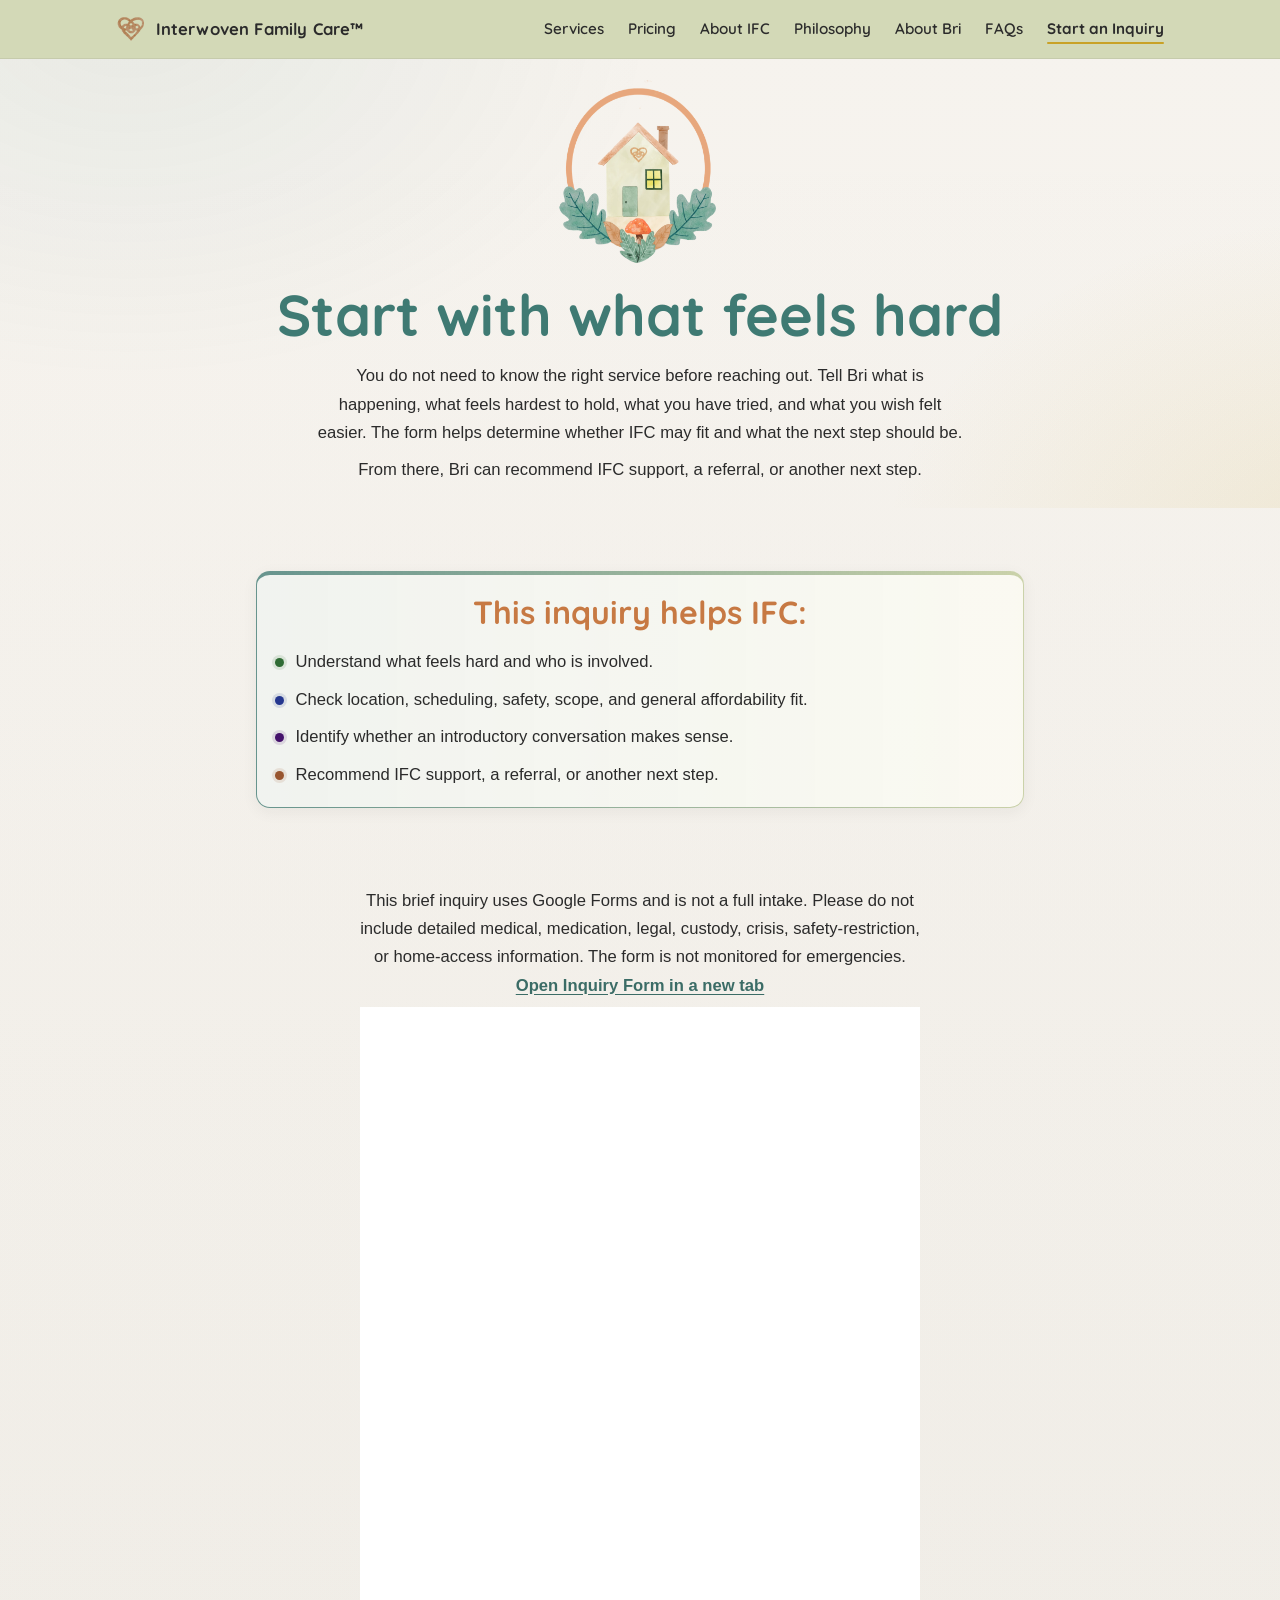
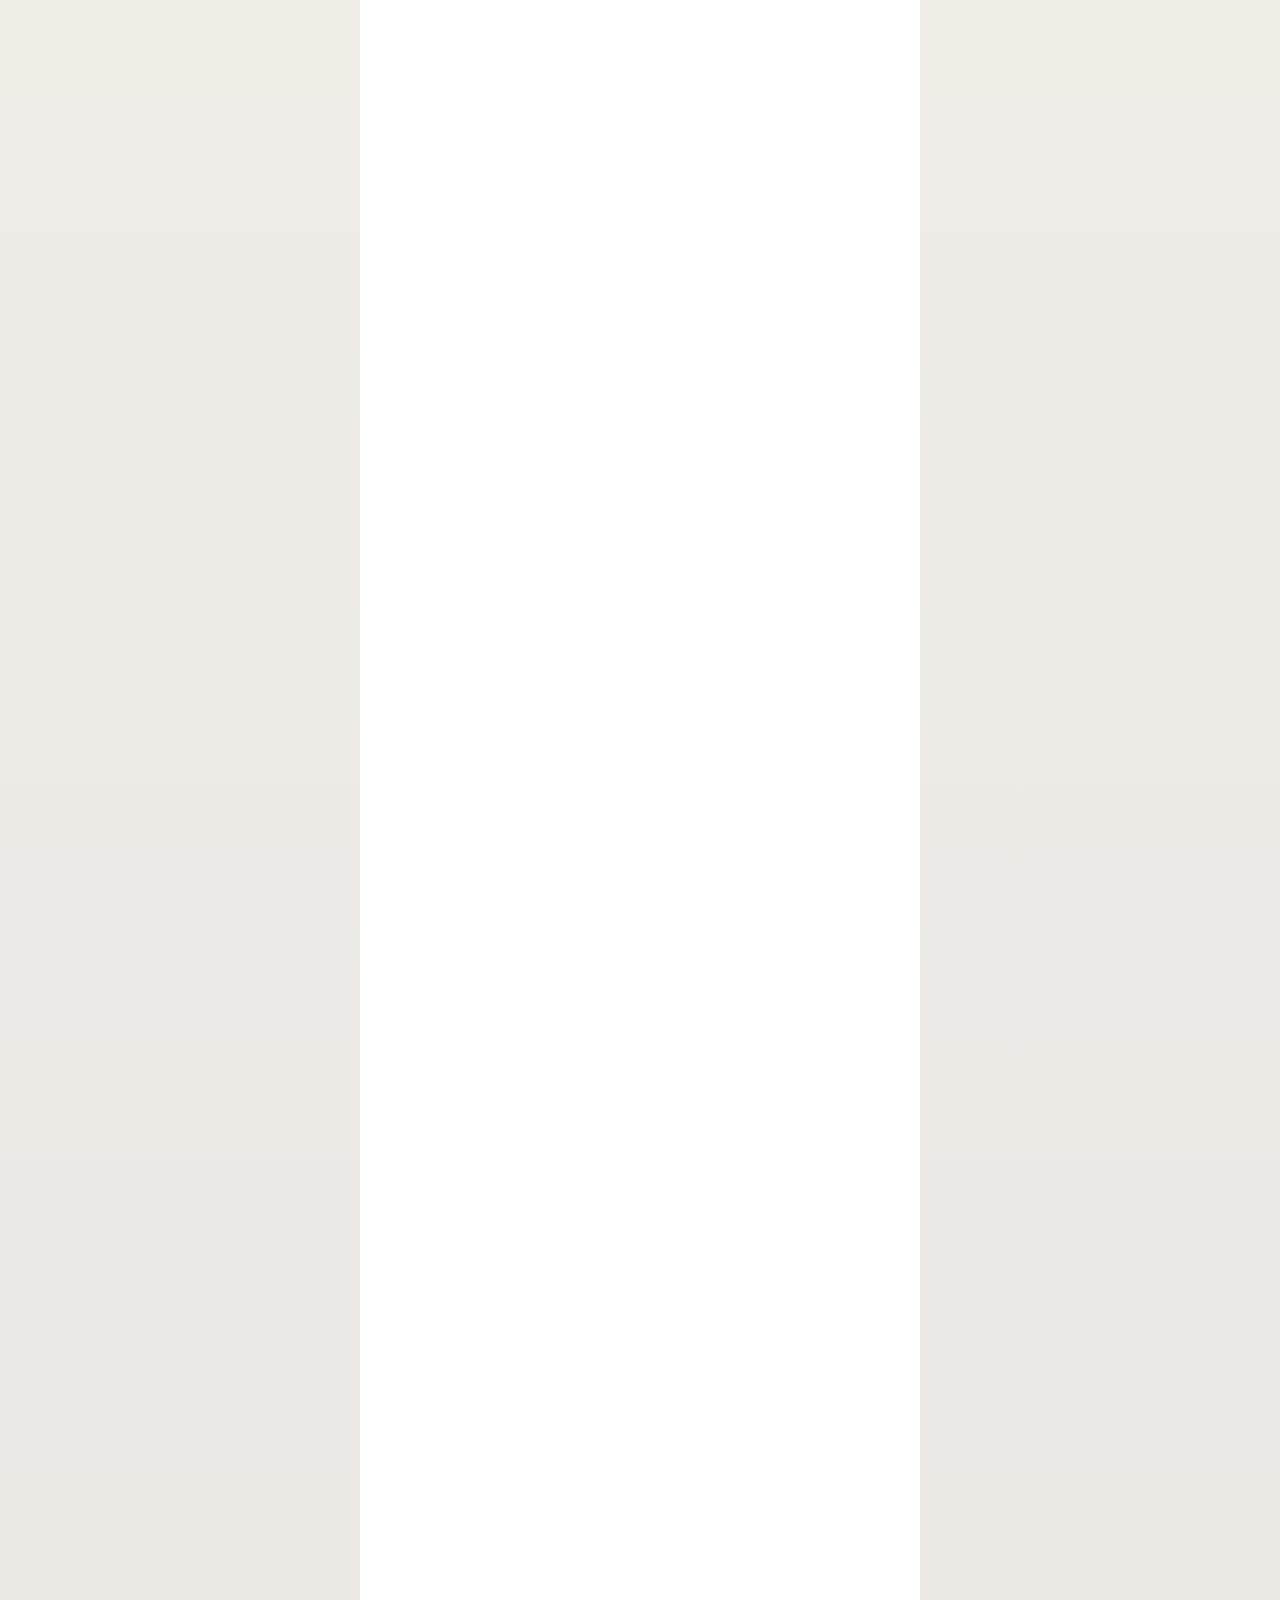
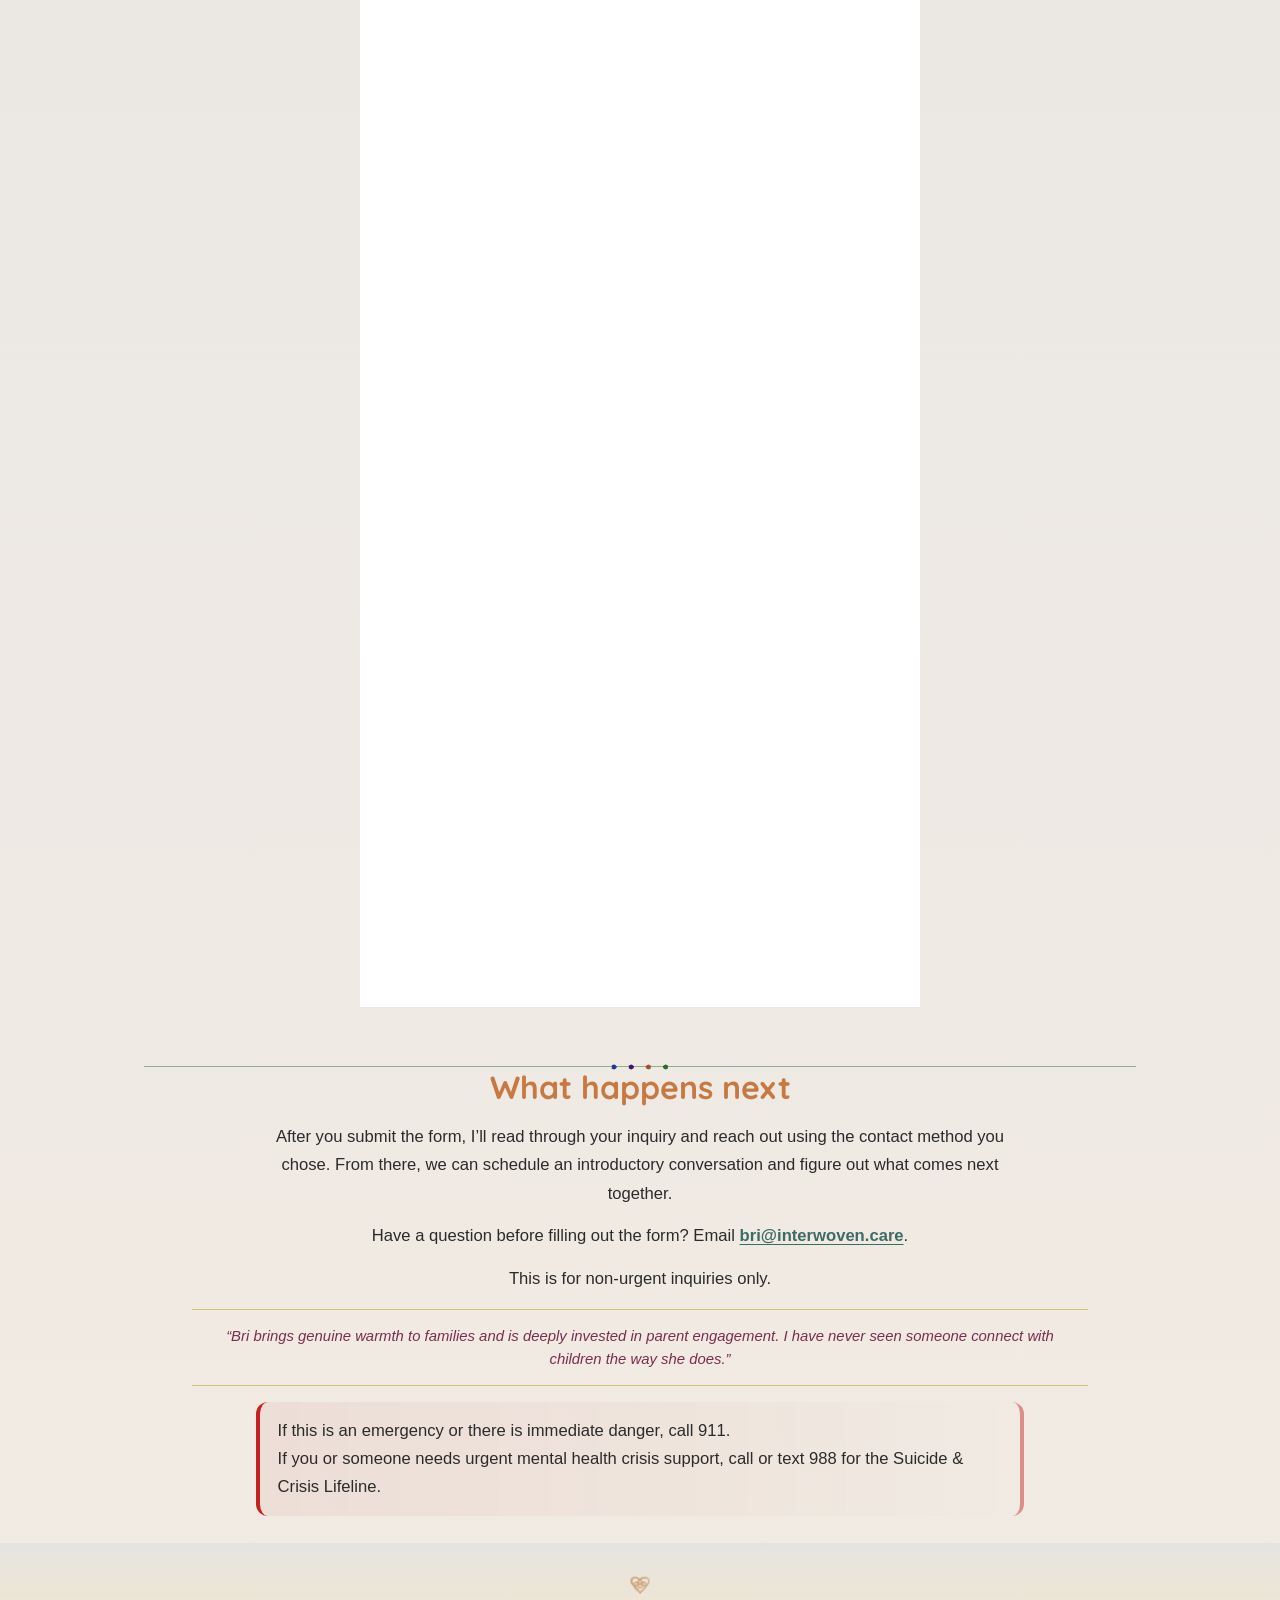
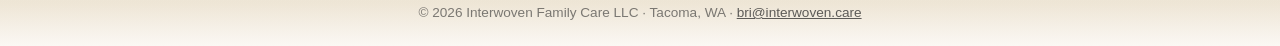
==== commit 70696b82: "Refine inquiry testimonials and form note" ====
--- a/client-inquiry/index.html
+++ b/client-inquiry/index.html
@@ -71,8 +71,7 @@
     .brand,
     .nav-links a:not(.nav-cta),
     .nav-cta,
-    .hero-subhead,
-    .quote-snippet figcaption {
+    .hero-subhead {
       font-family: var(--font-brand);
     }
 
@@ -333,7 +332,7 @@
 
     .hero-note {
       margin: var(--space-divider) auto 0;
-      max-width: 44rem;
+      max-width: 50rem;
 
       text-wrap: balance;
     }
@@ -482,17 +481,15 @@
 
     .quote-snippet p + p { margin-top: 0.35rem; }
 
-    .quote-snippet figcaption {
-      margin-top: 0.45rem;
-      font-family: "Quicksand", "Trebuchet MS", sans-serif;
-      font-weight: 700;
-      font-size: 0.9rem;
-      color: var(--plum);
-    }
-
     .testimonial-rotator {
       margin: 1rem auto 0;
       max-width: 56rem;
+    }
+
+    .testimonial-rotator:focus-visible {
+      outline: 3px solid var(--ifc-mulberry);
+      outline-offset: 4px;
+      border-radius: 4px;
     }
 
     .testimonial-rotator .quote-snippets {
@@ -505,41 +502,6 @@
       padding-top: 0.1rem;
       border-top: 0;
       border-left: 0;
-    }
-
-    .testimonial-controls {
-      display: flex;
-      align-items: center;
-      justify-content: center;
-      gap: 0.75rem;
-      margin-top: 0.75rem;
-    }
-
-    .testimonial-control {
-      min-width: 2.75rem;
-      min-height: 2.75rem;
-      padding: 0.45rem 0.8rem;
-      border: 1px solid rgba(63, 122, 115, 0.48);
-      border-radius: 999px;
-      background: rgba(255, 253, 249, 0.82);
-      color: var(--deep-teal);
-      font: 700 0.92rem/1 var(--font-brand);
-      cursor: pointer;
-    }
-
-    .testimonial-control:hover,
-    .testimonial-control:focus-visible {
-      border-color: var(--deep-teal);
-      background: rgba(63, 122, 115, 0.1);
-    }
-
-    .testimonial-status {
-      min-width: 7rem;
-      margin: 0;
-      font-size: 0.88rem !important;
-      line-height: 1.4 !important;
-      text-align: center;
-      color: rgba(43, 43, 43, 0.68) !important;
     }
 
     .start-panel {
@@ -596,13 +558,15 @@
     }
 
     .inquiry-form-wrap {
-      width: min(100%, 560px);
+      width: 100%;
+      max-width: 50rem;
       margin-inline: auto;
     }
 
     .form-embed {
       width: 100%;
-      margin: 0;
+      max-width: 560px;
+      margin: 0 auto;
       min-height: 18rem;
       background: #F6F3EE;
     }
@@ -743,7 +707,10 @@
       padding-bottom: 1rem;
     }
 
-    .inquiry-form .hero-note { margin-top: 0; }
+    .inquiry-form .hero-note {
+      margin-top: 0;
+      text-align: center;
+    }
 
     @media (max-width: 720px) {
       :root {
@@ -822,25 +789,18 @@
           <p class="note">This is for non-urgent inquiries only.</p>
         </div>
 
-        <div class="testimonial-rotator" data-testimonial-rotator role="region" aria-label="Kind words from families" aria-roledescription="carousel">
-          <div class="quote-snippets">
+        <div class="testimonial-rotator" data-testimonial-rotator role="region" aria-label="Kind words from families. Focus to pause; use left and right arrow keys to change quotations." aria-roledescription="carousel" tabindex="0">
+          <div class="quote-snippets" aria-live="off">
             <figure class="quote-snippet" data-testimonial role="group" aria-roledescription="slide">
               <blockquote>
-                <p>Bri brings genuine warmth to families and is deeply invested in parent engagement. I have never seen someone connect with children the way she does.</p>
+                <p>&ldquo;Bri brings genuine warmth to families and is deeply invested in parent engagement. I have never seen someone connect with children the way she does.&rdquo;</p>
               </blockquote>
-              <figcaption>- Jewel Spencer</figcaption>
             </figure>
             <figure class="quote-snippet" data-testimonial role="group" aria-roledescription="slide" hidden>
               <blockquote>
-                <p>Bri brings the same warmth to the whole family and is a true partner in care.</p>
+                <p>&ldquo;Bri brings the same warmth to the whole family and is a true partner in care.&rdquo;</p>
               </blockquote>
-              <figcaption>- Heather Jeng</figcaption>
             </figure>
-          </div>
-          <div class="testimonial-controls">
-            <button class="testimonial-control" type="button" data-testimonial-previous aria-label="Previous testimonial">Previous</button>
-            <p class="testimonial-status" data-testimonial-status aria-live="polite" aria-atomic="true"></p>
-            <button class="testimonial-control" type="button" data-testimonial-next aria-label="Next testimonial">Next</button>
           </div>
         </div>
 
@@ -884,23 +844,65 @@
 
     document.querySelectorAll('[data-testimonial-rotator]').forEach((rotator) => {
       const testimonials = Array.from(rotator.querySelectorAll('[data-testimonial]'));
-      const previous = rotator.querySelector('[data-testimonial-previous]');
-      const next = rotator.querySelector('[data-testimonial-next]');
-      const status = rotator.querySelector('[data-testimonial-status]');
+      const quoteSnippets = rotator.querySelector('.quote-snippets');
+      const reducedMotion = window.matchMedia('(prefers-reduced-motion: reduce)');
       let current = 0;
-
-      const showTestimonial = (index) => {
+      let rotationTimer = null;
+      let hovered = false;
+      let focused = false;
+
+      const showTestimonial = (index, announce = false) => {
         current = (index + testimonials.length) % testimonials.length;
+        quoteSnippets.setAttribute('aria-live', announce ? 'polite' : 'off');
         testimonials.forEach((testimonial, testimonialIndex) => {
           testimonial.hidden = testimonialIndex !== current;
           testimonial.setAttribute('aria-label', `${testimonialIndex + 1} of ${testimonials.length}`);
         });
-        status.textContent = `Testimonial ${current + 1} of ${testimonials.length}`;
       };
 
-      previous.addEventListener('click', () => showTestimonial(current - 1));
-      next.addEventListener('click', () => showTestimonial(current + 1));
+      const pauseRotation = () => {
+        window.clearTimeout(rotationTimer);
+        rotationTimer = null;
+      };
+
+      const playRotation = () => {
+        if (rotationTimer || testimonials.length < 2 || reducedMotion.matches || hovered || focused || document.hidden) return;
+        const holdTime = 15000 + Math.floor(Math.random() * 5001);
+        rotationTimer = window.setTimeout(() => {
+          rotationTimer = null;
+          showTestimonial(current + 1);
+          playRotation();
+        }, holdTime);
+      };
+
+      rotator.addEventListener('pointerenter', () => {
+        hovered = true;
+        pauseRotation();
+      });
+      rotator.addEventListener('pointerleave', () => {
+        hovered = false;
+        playRotation();
+      });
+      rotator.addEventListener('focusin', () => {
+        focused = true;
+        pauseRotation();
+      });
+      rotator.addEventListener('focusout', (event) => {
+        if (rotator.contains(event.relatedTarget)) return;
+        focused = false;
+        playRotation();
+      });
+      rotator.addEventListener('keydown', (event) => {
+        if (event.key !== 'ArrowLeft' && event.key !== 'ArrowRight') return;
+        event.preventDefault();
+        showTestimonial(current + (event.key === 'ArrowRight' ? 1 : -1), true);
+      });
+      document.addEventListener('visibilitychange', () => {
+        if (document.hidden) pauseRotation();
+        else playRotation();
+      });
       showTestimonial(0);
+      playRotation();
     });
   </script>
 </body>
